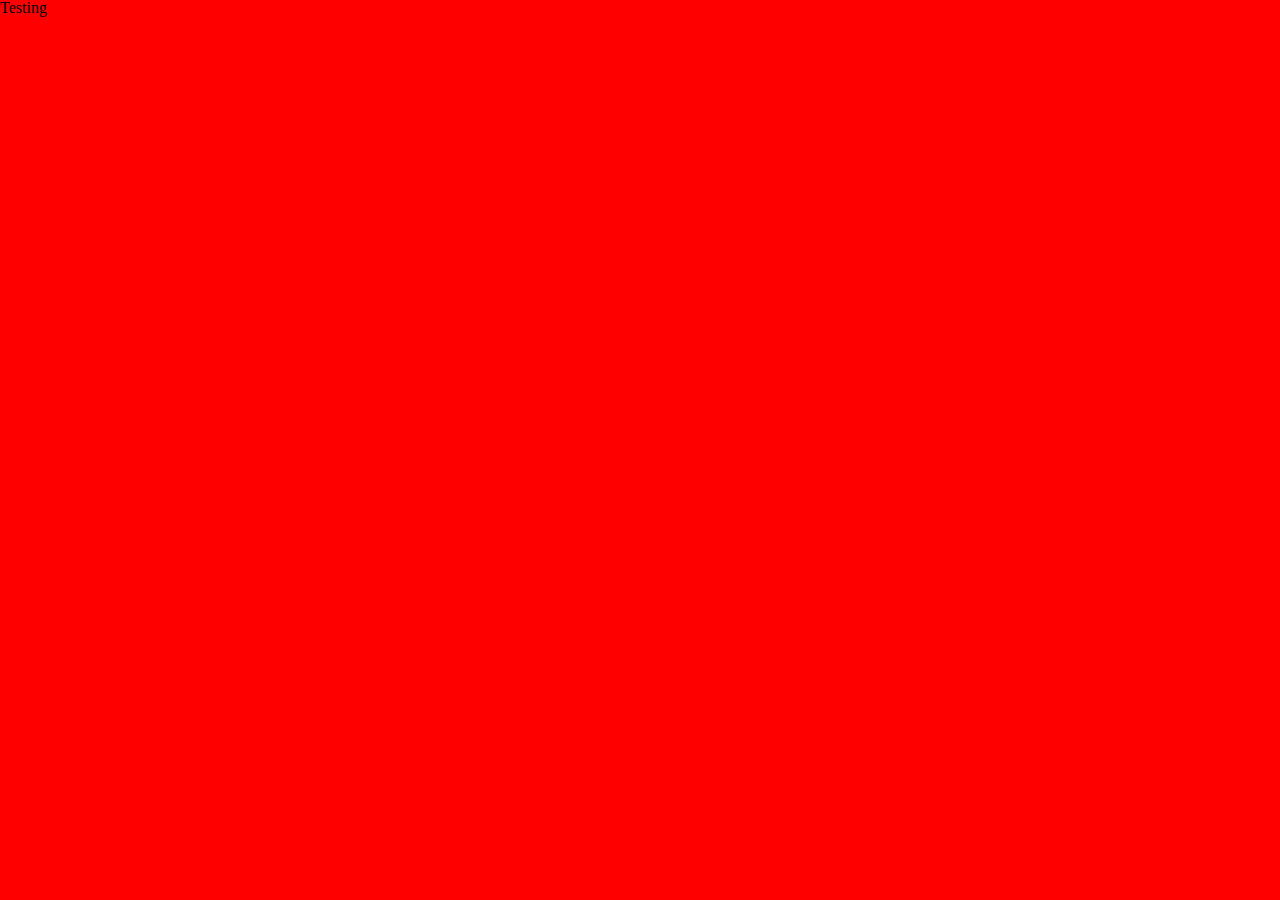
==== about.html @ 4c85b348 "added text shadow effect to heading" ====
<!DOCTYPE html>
<html lang="us"> 
    <head>
        <meta charset="utf-8">
        <meta http-equiv="X-UA-Compatible" content="IE=edge">
        <title>About Us</title>
        <meta name="description" content="">
        <meta name="viewport" content="width=device-width, initial-scale=1">
        <link rel="stylesheet" href="CSS/index.css">
    </head>
    
    
    
    
    
    
     <body class="body">
     <h1>Testing</h1>
   





 <h3></h3>

    </body>
</html>
---- CSS/index.css ----
html,
body,
div,
span,
applet,
object,
iframe,
h1,
h2,
h3,
h4,
h5,
h6,
p,
blockquote,
pre,
a,
abbr,
acronym,
address,
big,
cite,
code,
del,
dfn,
em,
img,
ins,
kbd,
q,
s,
samp,
small,
strike,
strong,
sub,
sup,
tt,
var,
b,
u,
i,
center,
dl,
dt,
dd,
ol,
ul,
li,
fieldset,
form,
label,
legend,
table,
caption,
tbody,
tfoot,
thead,
tr,
th,
td,
article,
aside,
canvas,
details,
embed,
figure,
figcaption,
footer,
header,
hgroup,
menu,
nav,
output,
ruby,
section,
summary,
time,
mark,
audio,
video {
  margin: 0;
  padding: 0;
  font-size: 100%;
  font: inherit;
  vertical-align: baseline;
  max-width: 100%;
}
/* HTML5 display-role reset for older browsers */
article,
aside,
details,
figcaption,
figure,
footer,
header,
hgroup,
menu,
nav,
section {
  display: block;
}
body {
  line-height: 1;
}
ol,
ul {
  list-style: none;
}
blockquote,
q {
  quotes: none;
}
blockquote:before,
blockquote:after,
q:before,
q:after {
  content: '';
  content: none;
}
table {
  border-collapse: collapse;
  border-spacing: 0;
}
nav {
  background-color: #1b1b1b;
  display: flex;
  flex-direction: row;
  justify-content: space-evenly;
}
@media (max-width: 500px) {
  nav {
    display: flex;
    flex-direction: column;
    align-items: center;
  }
}
nav a {
  margin-top: 1.9%;
  text-decoration: none;
  font-size: 2rem;
  color: ghostwhite;
}
nav a:hover {
  background-color: gray;
}
@media (max-width: 500px) {
  nav a {
    font-size: 1.7rem;
  }
}
nav img {
  margin-top: 0.2%;
}
nav h1 {
  color: ghostwhite;
  font-size: 3rem;
  margin-top: 1.2%;
}
@media (max-width: 500px) {
  nav h1 {
    font-size: 2.6rem;
  }
}
* {
  box-sizing: border-box;
}
body {
  font-family: 'Rokkitt', serif;
}
#Container {
  width: 100%;
  margin: 0 auto;
}
#Container header {
  background-image: url(https://images.unsplash.com/photo-1580086319619-3ed498161c77?ixlib=rb-1.2.1&ixid=eyJhcHBfaWQiOjEyMDd9&auto=format&fit=crop&w=1350&q=80);
  height: 90vh;
  margin: 0 auto;
  background-position: center;
  background-repeat: no-repeat;
  background-size: cover;
  background-attachment: fixed;
}
@media (max-width: 500px) {
  #Container header {
    height: 600px;
  }
}
#Container header .heading {
  display: flex;
  flex-direction: column;
  margin-top: 10%;
  align-items: center;
}
@media (max-width: 500px) {
  #Container header .heading {
    text-align: center;
  }
}
#Container header .heading h2 {
  display: flex;
  margin-top: 5%;
  font-size: 2rem;
  color: black;
  letter-spacing: 10px;
  font-family: 'Graduate', cursive;
  padding: 1%;
  background-color: #FFFFFF;
  opacity: 0.6;
  text-shadow: 2.5px 2.5px 2.5px aqua;
}
#Container header .heading button {
  margin-top: 10%;
  padding: 0.8%;
  width: 20%;
  align-items: center;
  background-colOr: black;
  color: #FFFFFF;
  border-radius: 25px;
  text-align: center;
}
#Container header .heading button:hover {
  background-color: grey;
}
#Container header .heading button a {
  text-decoration: none;
  font-size: 1.2rem;
  color: ghostwhite;
}
@media (max-width: 500px) {
  #Container header .heading button {
    margin-top: 40%;
    padding: 3%;
    width: 100%;
    border-radius: 0;
  }
}
#Container .aboutUs {
  background-color: #FFFFFF;
  display: flex;
  flex-direction: column;
  align-items: center;
  width: 60%;
  margin: 3% 20%;
}
@media (max-width: 500px) {
  #Container .aboutUs {
    text-align: center;
    width: 80%;
    align-items: center;
    margin: 10%;
  }
}
#Container .aboutUs h2 {
  font-size: 2.8rem;
  color: rebeccapurple;
  margin-bottom: 4%;
}
@media (max-width: 500px) {
  #Container .aboutUs h2 {
    font-size: 2.1rem;
  }
}
#Container .aboutUs p {
  font-size: 1.4rem;
  color: gray;
  letter-spacing: 1.5px;
}
@media (max-width: 500px) {
  #Container .aboutUs p {
    text-align: center;
  }
}
#Container .steps {
  background-image: url(https://images.unsplash.com/photo-1572981872601-f290409c0bdc?ixlib=rb-1.2.1&ixid=eyJhcHBfaWQiOjEyMDd9&auto=format&fit=crop&w=1350&q=80);
  height: 75vh;
  background-position: center;
  background-repeat: no-repeat;
  background-size: cover;
  display: flex;
  flex-direction: row;
}
@media (max-width: 500px) {
  #Container .steps {
    display: flex;
    flex-direction: column;
    height: 680px;
  }
}
#Container .steps .stepsInfo {
  display: flex;
  flex-direction: column;
  background-color: gray;
  opacity: 0.7;
  text-align: center;
  margin: 2%;
  width: 100%;
}
@media (max-width: 500px) {
  #Container .steps .stepsInfo {
    width: 97%;
    margin: 1.3%;
  }
}
#Container .steps .stepsInfo h2 {
  font-size: 3.2rem;
  text-align: center;
  margin: 4%;
  color: ghostwhite;
}
@media (max-width: 500px) {
  #Container .steps .stepsInfo h2 {
    font-size: 1.4rem;
  }
}
#Container .steps .stepsInfo h3 {
  font-size: 2.2rem;
  text-align: center;
  margin: 4%;
  background-color: darkviolet;
  color: ghostwhite;
}
@media (max-width: 500px) {
  #Container .steps .stepsInfo h3 {
    margin: 0;
    font-size: 1.3rem;
  }
}
#Container .steps .stepsInfo p {
  font-size: 1.2rem;
  color: #FFFFFF;
  letter-spacing: 1.9px;
  margin: 4%;
  line-height: 22px;
}
@media (max-width: 500px) {
  #Container .steps .stepsInfo p {
    letter-spacing: 0;
    font-size: 1rem;
  }
}
#Container .missionStatement {
  background-color: gainsboro;
  display: flex;
  flex-direction: column;
  height: 300px;
  align-items: center;
}
@media (max-width: 500px) {
  #Container .missionStatement {
    text-align: center;
  }
}
#Container .missionStatement h2 {
  font-size: 3rem;
  color: black;
  padding: 4%;
}
@media (max-width: 500px) {
  #Container .missionStatement h2 {
    margin: 8%;
  }
}
#Container .missionStatement p {
  font-size: 1.3rem;
}
#Container .fitnessImages {
  display: flex;
  flex-direction: row;
  width: 100%;
  opacity: 0.8;
}
@media (max-width: 500px) {
  #Container .fitnessImages {
    display: flex;
    flex-direction: column;
    align-items: center;
  }
}
#Container .fitnessImages img {
  width: 33.3%;
}
@media (max-width: 500px) {
  #Container .fitnessImages img {
    width: 100%;
  }
}
#Container .aboutApp {
  display: flex;
  flex-direction: row;
  width: 100%;
}
#Container .aboutApp .writingAreaTwo {
  background-color: black;
  color: #FFFFFF;
  display: flex;
  flex-direction: column;
  padding: 8% 0;
  width: 100%;
}
#Container .aboutApp .writingAreaTwo h2 {
  display: flex;
  flex-direction: column;
  font-size: 2.2rem;
  text-align: center;
  padding-top: 2%;
  letter-spacing: 1.5px;
  line-height: 45px;
}
@media (max-width: 500px) {
  #Container .aboutApp .writingAreaTwo h2 {
    font-size: 1.5rem;
  }
}
#Container .aboutApp .writingAreaTwo img {
  width: 300px;
  height: 100px;
}
@media (max-width: 500px) {
}
#Container .aboutApp .writingAreaTwo .alinks {
  margin-top: 2%;
  text-align: center;
}
@media (max-width: 500px) {
  #Container .aboutApp .writingAreaTwo .alinks {
    display: flex;
    flex-direction: row;
  }
}
.body {
  background-color: red;
}
@font-face {
  font-family: 'Graduate';
  font-style: normal;
  font-weight: 400;
  font-display: swap;
  src: local('Graduate'), local('Graduate-Regular'), url(https://fonts.gstatic.com/s/graduate/v7/C8cg4cs3o2n15t_2YxgR.ttf) format('truetype');
}
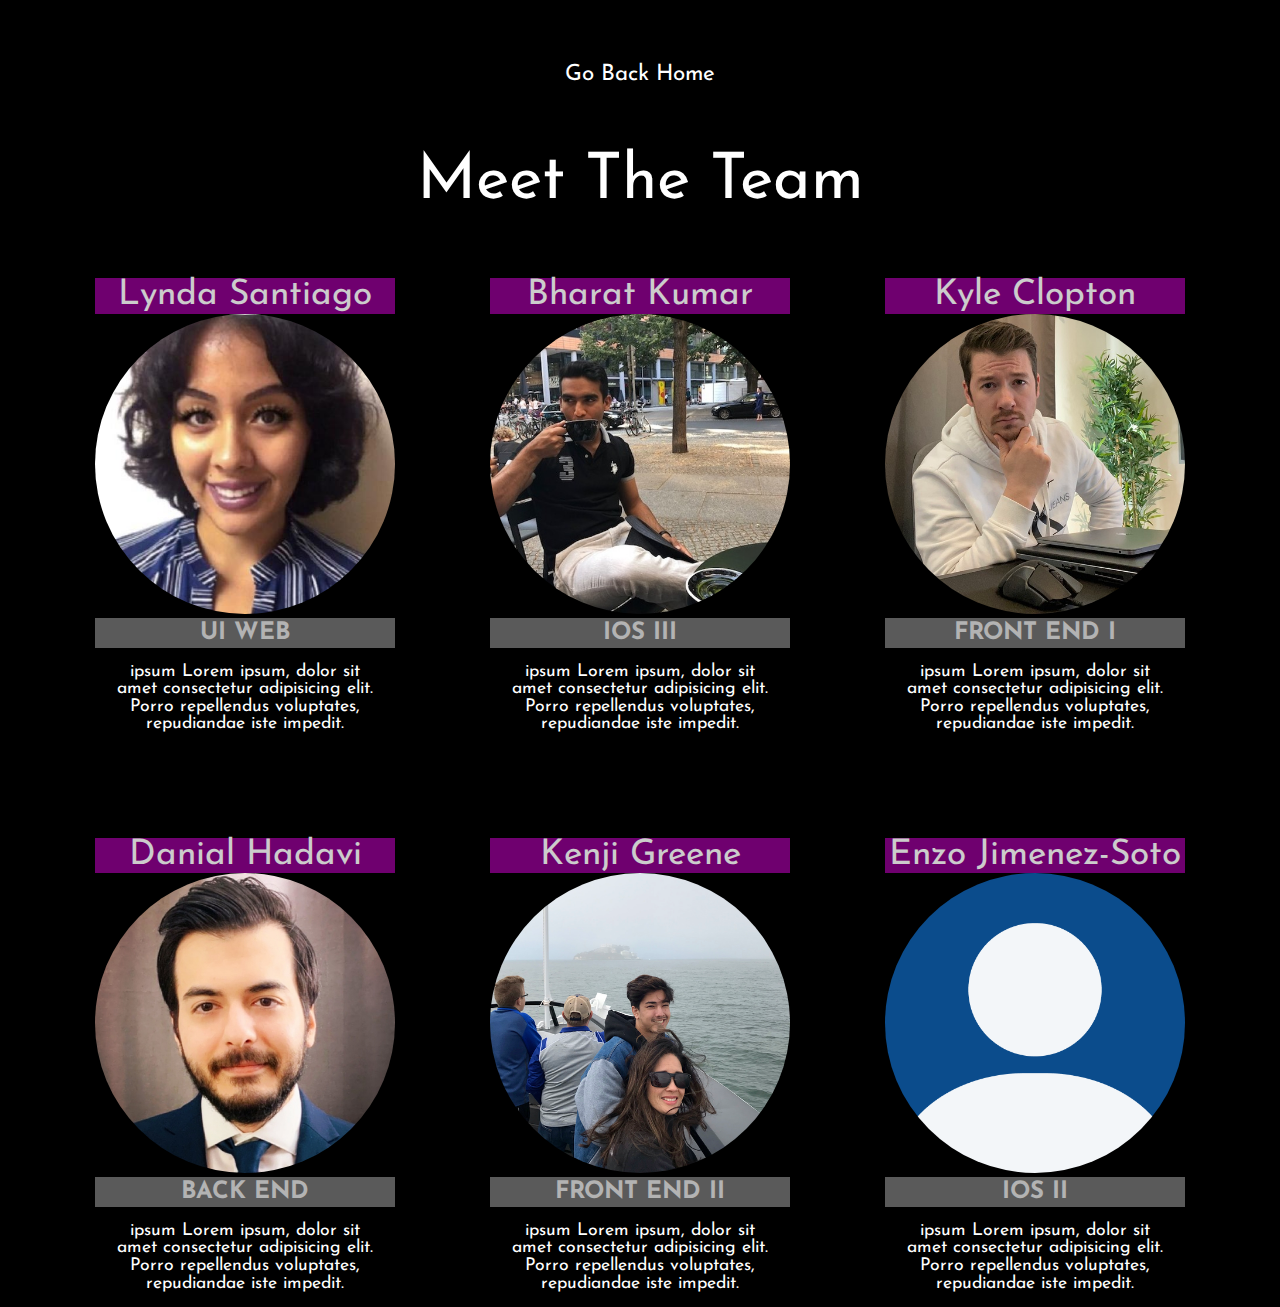
==== commit 71239746: "completely finished about us page" ====
--- a/about.html
+++ b/about.html
@@ -7,6 +7,7 @@
         <meta name="description" content="">
         <meta name="viewport" content="width=device-width, initial-scale=1">
         <link rel="stylesheet" href="CSS/index.css">
+        <link href="https://fonts.googleapis.com/css2?family=Josefin+Sans:ital,wght@1,300;1,600&display=swap" rel="stylesheet">
     </head>
     
     
@@ -15,14 +16,86 @@
     
     
      <body class="body">
-     <h1>Testing</h1>
-   
+
+        
+        <div class ="content-container">
+            <a href="index.html">Go Back Home</a>
+        <h1>Meet The Team</h1>
+        
+
+        <div class="firstRow">
+        <div class="Lynda">
+            <h2>Lynda Santiago</h2>
+            <img src="./Images/Lynda.jpg">
+            
+            <h3>UI WEB</h3>
+            <p>ipsum Lorem ipsum, dolor sit amet consectetur 
+                adipisicing elit. Porro repellendus voluptates, 
+                repudiandae iste impedit.</p>
+
+        </div>
+        
+        <div class="Bharat">
+            <h2>Bharat Kumar</h2>
+            <img src="./Images/Bharat Kumar.jpg">
+            
+            <h3>IOS III</h3>
+            <p>ipsum Lorem ipsum, dolor sit amet consectetur 
+                adipisicing elit. Porro repellendus voluptates, 
+                repudiandae iste impedit.</p>
+        </div>
+
+        <div class="Kyle">
+            <h2>Kyle Clopton</h2>
+            <img src="./Images/Kyle Clopton.jpg">
+            
+            <h3>FRONT END I</h3>
+            <p>ipsum Lorem ipsum, dolor sit amet consectetur 
+                adipisicing elit. Porro repellendus voluptates, 
+                repudiandae iste impedit.</p>
+        </div>
+        </div>
 
 
 
+        <div class="secondRow">
+        <div class="Danial">
+            
+            <h2>Danial Hadavi</h2>
+            <img src="./Images/Danial Hadavi.jpg">
+            
+            <h3>BACK END </h3>
+            <p>ipsum Lorem ipsum, dolor sit amet consectetur 
+                adipisicing elit. Porro repellendus voluptates, 
+                repudiandae iste impedit.</p>
+        </div>
 
+        <div class="Kenji">
+            <h2>Kenji Greene</h2>
+            
+            <img src="./Images/Kenji Greene.png">
+            
+            <h3>FRONT END II</h3>
+            <p>ipsum Lorem ipsum, dolor sit amet consectetur 
+                adipisicing elit. Porro repellendus voluptates, 
+                repudiandae iste impedit.</p>
+        </div>
 
- <h3></h3>
+        <div class="Enzo">
+            
+            <h2>Enzo Jimenez-Soto</h2>
+            <img src="./Images/Enzo Jimenez-Soto.png">
+        
+        <h3>IOS II</h3>
+        <p>ipsum Lorem ipsum, dolor sit amet consectetur 
+            adipisicing elit. Porro repellendus voluptates, 
+            repudiandae iste impedit.</p>
+        </div>
+        </div>
+       
+    
+        </div>
+
 
     </body>
 </html>--- a/CSS/index.css
+++ b/CSS/index.css
@@ -429,7 +429,152 @@
   }
 }
 .body {
-  background-color: red;
+  background-color: black;
+  font-family: 'Josefin Sans', sans-serif;
+}
+.body .content-container {
+  margin-top: 5%;
+  background-color: black;
+  color: white;
+}
+.body .content-container a {
+  color: white;
+  text-decoration: none;
+  font-size: 1.4rem;
+  display: flex;
+  justify-content: center;
+}
+.body .content-container h1 {
+  font-size: 4rem;
+  text-align: center;
+  margin: 5%;
+}
+@media (max-width: 500px) {
+  .body .content-container h1 {
+    display: flex;
+    flex-direction: row;
+    justify-content: center;
+    font-size: 2.9rem;
+  }
+}
+.body .content-container .firstRow {
+  display: flex;
+  flex-direction: row;
+  justify-content: space-evenly;
+  margin-bottom: 7%;
+  border-radius: 25px;
+}
+@media (max-width: 500px) {
+  .body .content-container .firstRow {
+    display: flex;
+    flex-direction: column;
+    align-items: center;
+  }
+}
+.body .content-container .firstRow p {
+  font-size: 1.1rem;
+  margin: 5%;
+  text-align: center;
+}
+.body .content-container .firstRow h2 {
+  font-size: 2.2rem;
+  text-align: center;
+  background-color: darkmagenta;
+  opacity: 0.8;
+}
+.body .content-container .firstRow h3 {
+  font-size: 1.5rem;
+  text-align: center;
+  background-color: gray;
+  opacity: 0.7;
+  font-weight: bold;
+  padding: 1%;
+}
+.body .content-container .firstRow .Lynda {
+  Width: 300px;
+}
+@media (max-width: 500px) {
+  .body .content-container .firstRow .Lynda {
+    margin-top: 8%;
+    margin-bottom: 25%;
+  }
+}
+.body .content-container .firstRow .Bharat {
+  Width: 300px;
+}
+@media (max-width: 500px) {
+  .body .content-container .firstRow .Bharat {
+    margin-bottom: 25%;
+  }
+}
+.body .content-container .firstRow .Kyle {
+  Width: 300px;
+}
+@media (max-width: 500px) {
+  .body .content-container .firstRow .Kyle {
+    margin-bottom: 25%;
+  }
+}
+.body .content-container .secondRow {
+  display: flex;
+  flex-direction: row;
+  justify-content: space-evenly;
+  width: 100%;
+}
+@media (max-width: 500px) {
+  .body .content-container .secondRow {
+    display: flex;
+    flex-direction: column;
+    align-items: center;
+    margin: 1%;
+  }
+}
+.body .content-container .secondRow p {
+  font-size: 1.1rem;
+  margin: 5%;
+  text-align: center;
+}
+.body .content-container .secondRow h2 {
+  font-size: 2.2rem;
+  text-align: center;
+  background-color: darkmagenta;
+  opacity: 0.8;
+}
+.body .content-container .secondRow h3 {
+  font-size: 1.5rem;
+  text-align: center;
+  background-color: gray;
+  opacity: 0.7;
+  font-weight: bold;
+  padding: 1%;
+}
+.body .content-container .secondRow .Danial {
+  Width: 300px;
+}
+@media (max-width: 500px) {
+  .body .content-container .secondRow .Danial {
+    margin-bottom: 25%;
+  }
+}
+.body .content-container .secondRow .Kenji {
+  Width: 300px;
+}
+@media (max-width: 500px) {
+  .body .content-container .secondRow .Kenji {
+    margin-bottom: 25%;
+  }
+}
+.body .content-container .secondRow .Enzo {
+  Width: 300px;
+}
+@media (max-width: 500px) {
+  .body .content-container .secondRow .Enzo {
+    margin-bottom: 25%;
+  }
+}
+.body .content-container img {
+  border-radius: 50%;
+  width: 310px;
 }
 @font-face {
   font-family: 'Graduate';
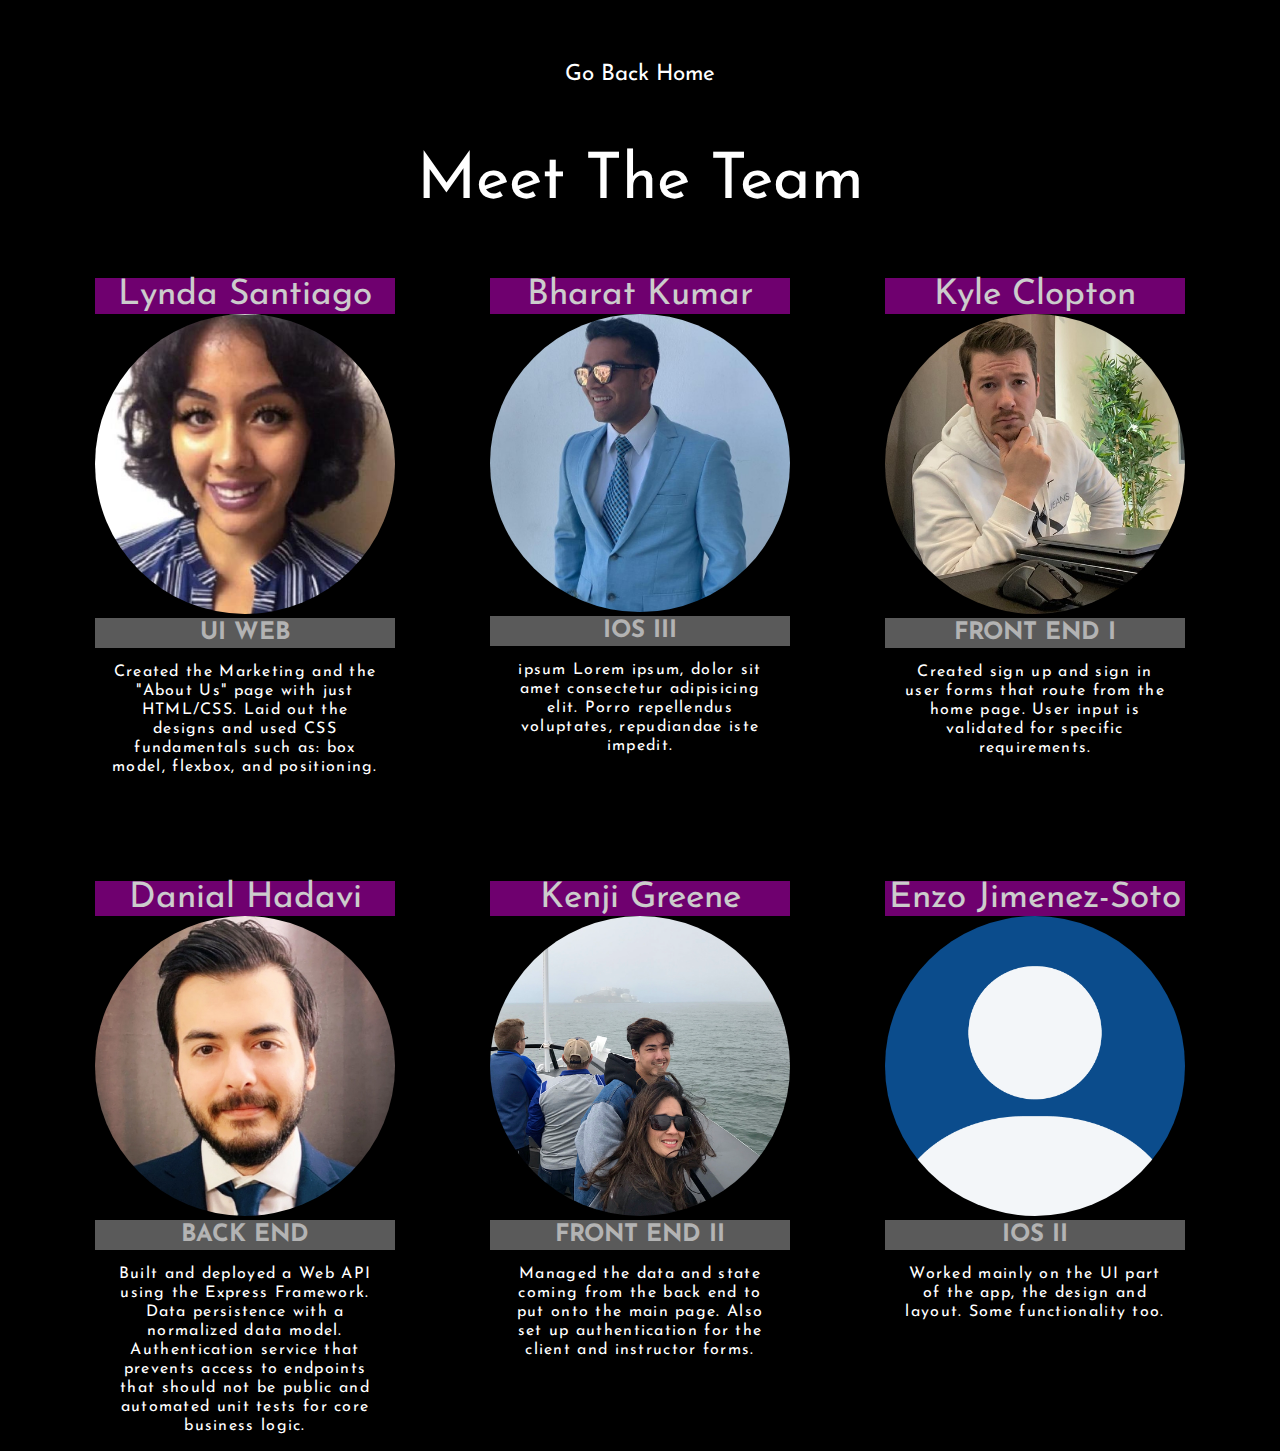
==== commit 44e09abb: "added the sign up and sign in links to landing page" ====
--- a/about.html
+++ b/about.html
@@ -1,101 +1,96 @@
 <!DOCTYPE html>
-<html lang="us"> 
-    <head>
-        <meta charset="utf-8">
-        <meta http-equiv="X-UA-Compatible" content="IE=edge">
-        <title>About Us</title>
-        <meta name="description" content="">
-        <meta name="viewport" content="width=device-width, initial-scale=1">
-        <link rel="stylesheet" href="CSS/index.css">
-        <link href="https://fonts.googleapis.com/css2?family=Josefin+Sans:ital,wght@1,300;1,600&display=swap" rel="stylesheet">
-    </head>
-    
-    
-    
-    
-    
-    
-     <body class="body">
+<html lang="us">
 
-        
-        <div class ="content-container">
-            <a href="index.html">Go Back Home</a>
+<head>
+    <meta charset="utf-8">
+    <meta http-equiv="X-UA-Compatible" content="IE=edge">
+    <title>About Us</title>
+    <meta name="description" content="">
+    <meta name="viewport" content="width=device-width, initial-scale=1">
+    <link rel="stylesheet" href="CSS/index.css">
+    <link href="https://fonts.googleapis.com/css2?family=Josefin+Sans:ital,wght@1,300;1,600&display=swap"
+        rel="stylesheet">
+</head>
+
+
+
+
+
+
+<body class="body">
+
+
+    <div class="content-container">
+        <a href="index.html">Go Back Home</a>
         <h1>Meet The Team</h1>
-        
+
 
         <div class="firstRow">
-        <div class="Lynda">
-            <h2>Lynda Santiago</h2>
-            <img src="./Images/Lynda.jpg">
-            
-            <h3>UI WEB</h3>
-            <p>ipsum Lorem ipsum, dolor sit amet consectetur 
-                adipisicing elit. Porro repellendus voluptates, 
-                repudiandae iste impedit.</p>
+            <div class="Lynda">
+                <h2>Lynda Santiago</h2>
+                <img src="./Images/Lynda.jpg">
 
-        </div>
-        
-        <div class="Bharat">
-            <h2>Bharat Kumar</h2>
-            <img src="./Images/Bharat Kumar.jpg">
-            
-            <h3>IOS III</h3>
-            <p>ipsum Lorem ipsum, dolor sit amet consectetur 
-                adipisicing elit. Porro repellendus voluptates, 
-                repudiandae iste impedit.</p>
-        </div>
+                <h3>UI WEB</h3>
+                <p> Created the Marketing and the "About Us" page with just HTML/CSS. Laid out the designs and used CSS
+                    fundamentals such as: box model, flexbox, and positioning. </p>
 
-        <div class="Kyle">
-            <h2>Kyle Clopton</h2>
-            <img src="./Images/Kyle Clopton.jpg">
-            
-            <h3>FRONT END I</h3>
-            <p>ipsum Lorem ipsum, dolor sit amet consectetur 
-                adipisicing elit. Porro repellendus voluptates, 
-                repudiandae iste impedit.</p>
-        </div>
+            </div>
+
+            <div class="Bharat">
+                <h2>Bharat Kumar</h2>
+                <img src="./Images/kumar.jpg">
+
+                <h3>IOS III</h3>
+                <p>ipsum Lorem ipsum, dolor sit amet consectetur adipisicing elit. Porro repellendus voluptates,
+                    repudiandae iste impedit.</p>
+            </div>
+
+            <div class="Kyle">
+                <h2>Kyle Clopton</h2>
+                <img src="./Images/Kyle Clopton.jpg">
+
+                <h3>FRONT END I</h3>
+                <p>Created sign up and sign in user forms that route from the home page. User input is validated for
+                    specific requirements.</p>
+            </div>
         </div>
 
 
 
         <div class="secondRow">
-        <div class="Danial">
-            
-            <h2>Danial Hadavi</h2>
-            <img src="./Images/Danial Hadavi.jpg">
-            
-            <h3>BACK END </h3>
-            <p>ipsum Lorem ipsum, dolor sit amet consectetur 
-                adipisicing elit. Porro repellendus voluptates, 
-                repudiandae iste impedit.</p>
-        </div>
+            <div class="Danial">
 
-        <div class="Kenji">
-            <h2>Kenji Greene</h2>
-            
-            <img src="./Images/Kenji Greene.png">
-            
-            <h3>FRONT END II</h3>
-            <p>ipsum Lorem ipsum, dolor sit amet consectetur 
-                adipisicing elit. Porro repellendus voluptates, 
-                repudiandae iste impedit.</p>
-        </div>
+                <h2>Danial Hadavi</h2>
+                <img src="./Images/Danial Hadavi.jpg">
 
-        <div class="Enzo">
-            
-            <h2>Enzo Jimenez-Soto</h2>
-            <img src="./Images/Enzo Jimenez-Soto.png">
-        
-        <h3>IOS II</h3>
-        <p>ipsum Lorem ipsum, dolor sit amet consectetur 
-            adipisicing elit. Porro repellendus voluptates, 
-            repudiandae iste impedit.</p>
-        </div>
-        </div>
-       
-    
+                <h3>BACK END </h3>
+                <p>Built and deployed a Web API using the Express Framework. Data persistence with a normalized data model. Authentication service that prevents access to endpoints that should not be public and automated unit tests for core business logic.</p>
+            </div>
+
+            <div class="Kenji">
+                <h2>Kenji Greene</h2>
+
+                <img src="./Images/Kenji Greene.png">
+
+                <h3>FRONT END II</h3>
+                <p>Managed the data and state coming from the back end to put onto the main page. Also set up
+                    authentication for the client and instructor forms.</p>
+            </div>
+
+            <div class="Enzo">
+
+                <h2>Enzo Jimenez-Soto</h2>
+                <img src="./Images/Enzo Jimenez-Soto.png">
+
+                <h3>IOS II</h3>
+                <p>Worked mainly on the UI part of the app, the design and layout. Some functionality too.</p>
+            </div>
         </div>
 
 
-    </body>
+    </div>
+
+
+</body>
+
 </html>--- a/CSS/index.css
+++ b/CSS/index.css
@@ -142,7 +142,7 @@
   color: ghostwhite;
 }
 nav a:hover {
-  background-color: gray;
+  color: gray;
 }
 @media (max-width: 500px) {
   nav a {
@@ -198,7 +198,6 @@
   }
 }
 #Container header .heading h2 {
-  display: flex;
   margin-top: 5%;
   font-size: 2rem;
   color: black;
@@ -210,29 +209,31 @@
   text-shadow: 2.5px 2.5px 2.5px aqua;
 }
 #Container header .heading button {
-  margin-top: 10%;
-  padding: 0.8%;
-  width: 20%;
+  width: 30%;
+  margin: 8%;
   align-items: center;
-  background-colOr: black;
+  background-color: black;
   color: #FFFFFF;
-  border-radius: 25px;
-  text-align: center;
-}
-#Container header .heading button:hover {
-  background-color: grey;
+  text-align: center;
+  display: flex;
+  flex-direction: row;
+  justify-content: space-between;
+  opacity: 0.8;
+  border-radius: 20px;
+  border: 2px silver solid;
 }
 #Container header .heading button a {
   text-decoration: none;
-  font-size: 1.2rem;
+  font-size: 1rem;
   color: ghostwhite;
+  padding: 2%;
+}
+#Container header .heading button a:hover {
+  color: grey;
 }
 @media (max-width: 500px) {
   #Container header .heading button {
-    margin-top: 40%;
-    padding: 3%;
-    width: 100%;
-    border-radius: 0;
+    width: 75%;
   }
 }
 #Container .aboutUs {
@@ -273,18 +274,18 @@
 }
 #Container .steps {
   background-image: url(https://images.unsplash.com/photo-1572981872601-f290409c0bdc?ixlib=rb-1.2.1&ixid=eyJhcHBfaWQiOjEyMDd9&auto=format&fit=crop&w=1350&q=80);
-  height: 75vh;
+  width: 100%;
   background-position: center;
   background-repeat: no-repeat;
   background-size: cover;
   display: flex;
   flex-direction: row;
+  padding: 1.5%;
 }
 @media (max-width: 500px) {
   #Container .steps {
     display: flex;
     flex-direction: column;
-    height: 680px;
   }
 }
 #Container .steps .stepsInfo {
@@ -295,6 +296,7 @@
   text-align: center;
   margin: 2%;
   width: 100%;
+  padding: 2% 2%;
 }
 @media (max-width: 500px) {
   #Container .steps .stepsInfo {
@@ -314,7 +316,7 @@
   }
 }
 #Container .steps .stepsInfo h3 {
-  font-size: 2.2rem;
+  font-size: 1.9rem;
   text-align: center;
   margin: 4%;
   background-color: darkviolet;
@@ -472,9 +474,15 @@
   }
 }
 .body .content-container .firstRow p {
+  font-size: 1rem;
+  letter-spacing: 1.3px;
+  line-height: 19px;
+  margin: 5%;
+  text-align: center;
+}
+.body .content-container .firstRow p:hover {
+  color: aqua;
   font-size: 1.1rem;
-  margin: 5%;
-  text-align: center;
 }
 .body .content-container .firstRow h2 {
   font-size: 2.2rem;
@@ -526,13 +534,18 @@
     display: flex;
     flex-direction: column;
     align-items: center;
-    margin: 1%;
   }
 }
 .body .content-container .secondRow p {
+  font-size: 1rem;
+  letter-spacing: 1.3px;
+  line-height: 19px;
+  margin: 5%;
+  text-align: center;
+}
+.body .content-container .secondRow p:hover {
+  color: aqua;
   font-size: 1.1rem;
-  margin: 5%;
-  text-align: center;
 }
 .body .content-container .secondRow h2 {
   font-size: 2.2rem;
@@ -574,7 +587,6 @@
 }
 .body .content-container img {
   border-radius: 50%;
-  width: 310px;
 }
 @font-face {
   font-family: 'Graduate';
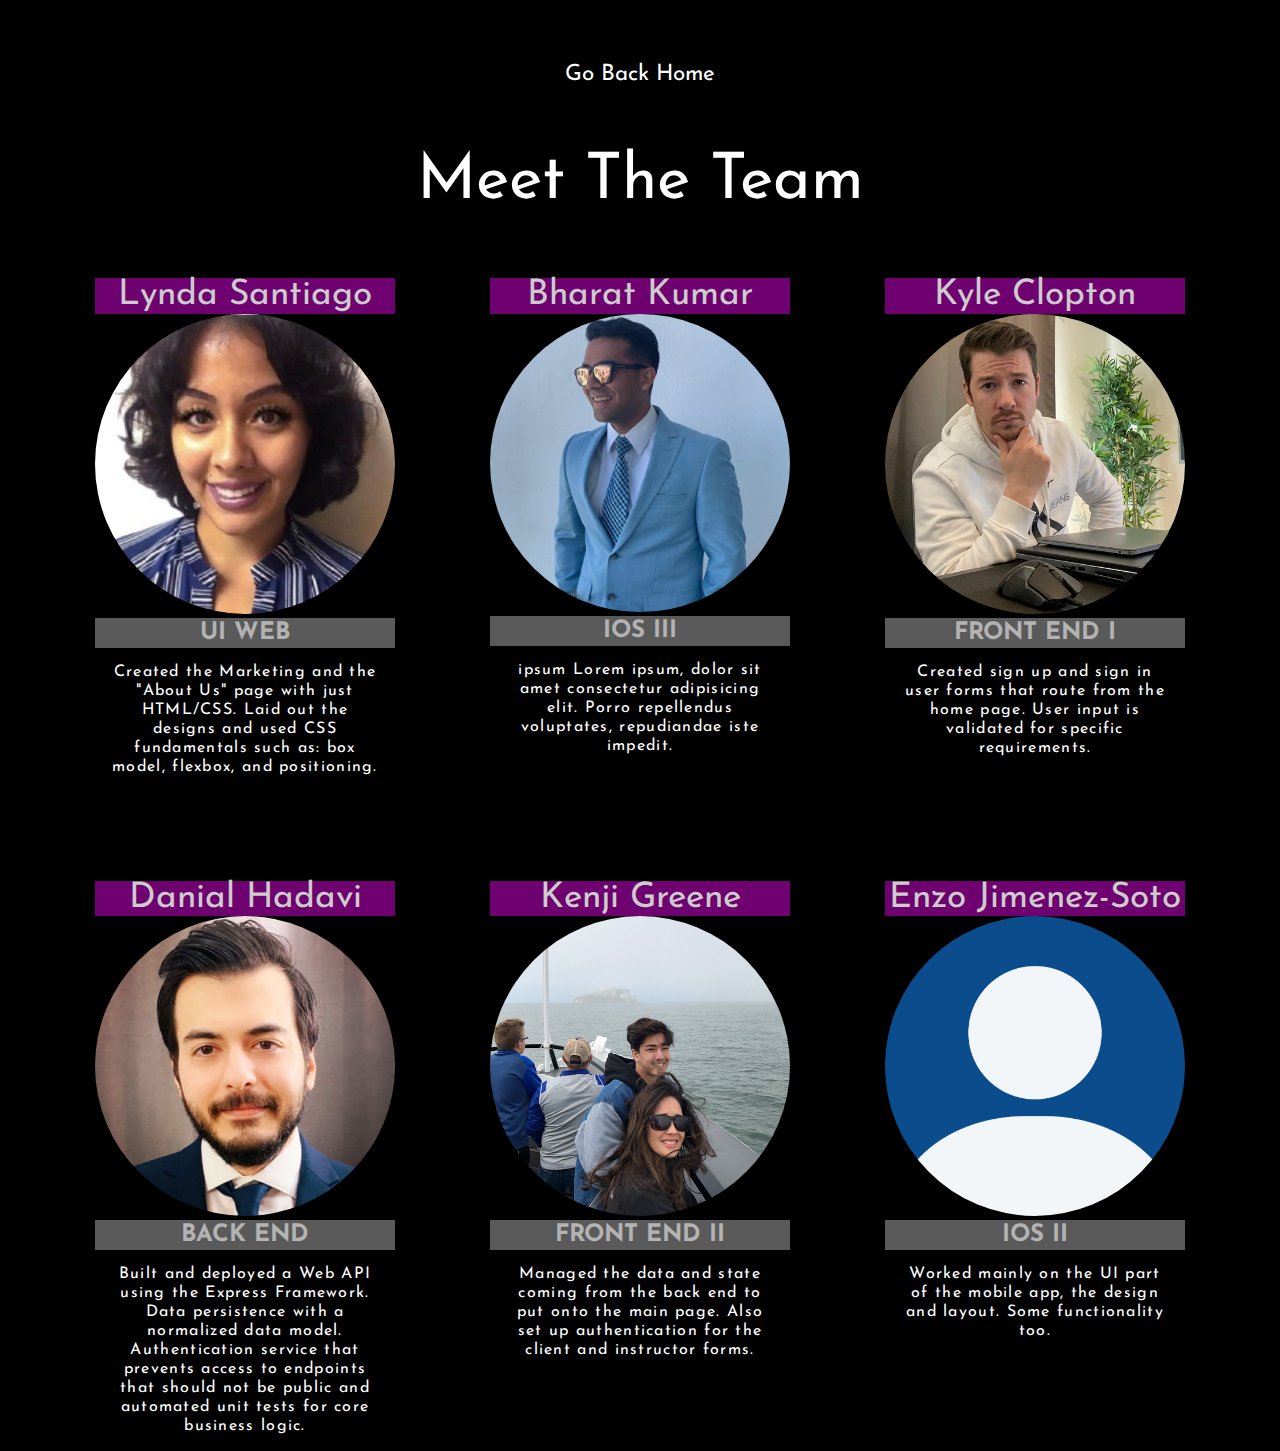
==== commit f108f289: "made more updates" ====
--- a/about.html
+++ b/about.html
@@ -64,7 +64,9 @@
                 <img src="./Images/Danial Hadavi.jpg">
 
                 <h3>BACK END </h3>
-                <p>Built and deployed a Web API using the Express Framework. Data persistence with a normalized data model. Authentication service that prevents access to endpoints that should not be public and automated unit tests for core business logic.</p>
+                <p>Built and deployed a Web API using the Express Framework. Data persistence with a normalized data
+                    model. Authentication service that prevents access to endpoints that should not be public and
+                    automated unit tests for core business logic.</p>
             </div>
 
             <div class="Kenji">
@@ -83,7 +85,7 @@
                 <img src="./Images/Enzo Jimenez-Soto.png">
 
                 <h3>IOS II</h3>
-                <p>Worked mainly on the UI part of the app, the design and layout. Some functionality too.</p>
+                <p>Worked mainly on the UI part of the mobile app, the design and layout. Some functionality too.</p>
             </div>
         </div>
 
--- a/CSS/index.css
+++ b/CSS/index.css
@@ -198,7 +198,7 @@
   }
 }
 #Container header .heading h2 {
-  margin-top: 5%;
+  margin: 2% 0;
   font-size: 2rem;
   color: black;
   letter-spacing: 10px;
@@ -209,8 +209,8 @@
   text-shadow: 2.5px 2.5px 2.5px aqua;
 }
 #Container header .heading button {
-  width: 30%;
-  margin: 8%;
+  width: 450px;
+  margin: 200px;
   align-items: center;
   background-color: black;
   color: #FFFFFF;
@@ -233,7 +233,10 @@
 }
 @media (max-width: 500px) {
   #Container header .heading button {
-    width: 75%;
+    border-radius: 40px;
+    width: 90%;
+    margin: 190px;
+    align-items: center;
   }
 }
 #Container .aboutUs {
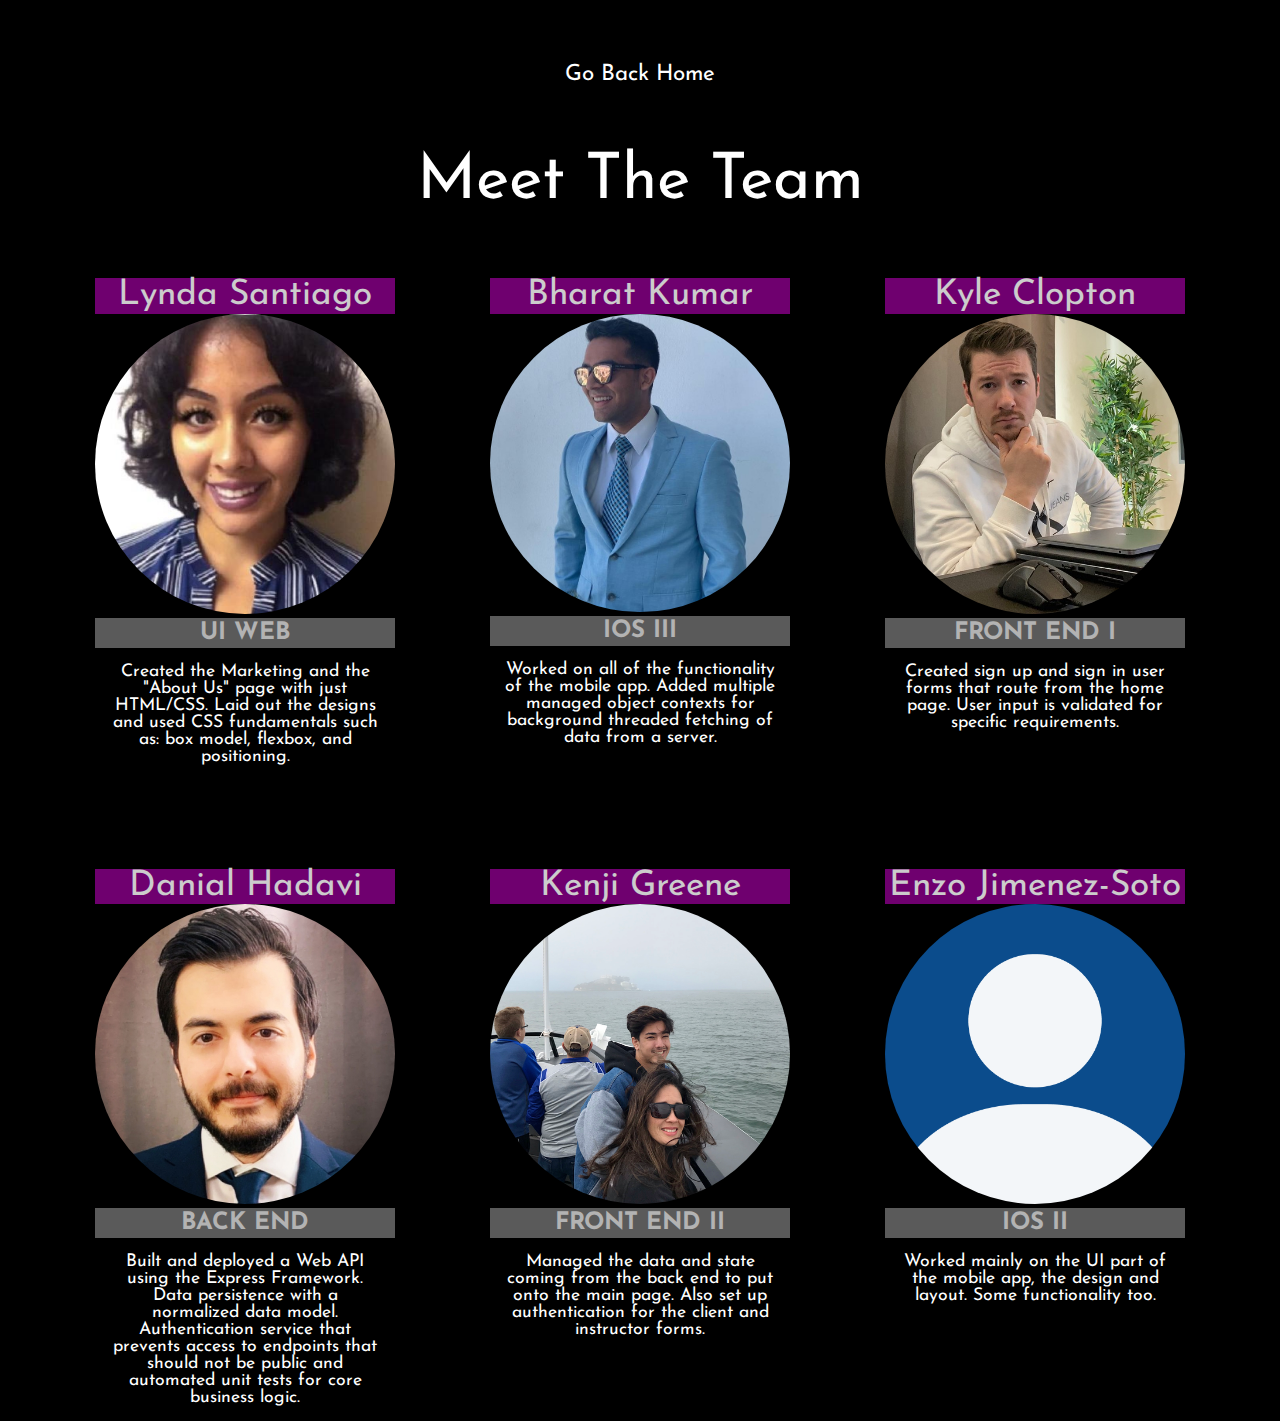
==== commit 471e0def: "changed the fonts to smaller size" ====
--- a/about.html
+++ b/about.html
@@ -41,10 +41,9 @@
                 <img src="./Images/kumar.jpg">
 
                 <h3>IOS III</h3>
-                <p>ipsum Lorem ipsum, dolor sit amet consectetur adipisicing elit. Porro repellendus voluptates,
-                    repudiandae iste impedit.</p>
+                <p>Worked on all of the functionality of the mobile app. Added multiple managed object contexts for background threaded fetching of data from a server.</p>
             </div>
-
+            
             <div class="Kyle">
                 <h2>Kyle Clopton</h2>
                 <img src="./Images/Kyle Clopton.jpg">
--- a/CSS/index.css
+++ b/CSS/index.css
@@ -84,7 +84,6 @@
   font-size: 100%;
   font: inherit;
   vertical-align: baseline;
-  max-width: 100%;
 }
 /* HTML5 display-role reset for older browsers */
 article,
@@ -164,6 +163,7 @@
 }
 * {
   box-sizing: border-box;
+  max-width: 100%;
 }
 body {
   font-family: 'Rokkitt', serif;
@@ -174,17 +174,11 @@
 }
 #Container header {
   background-image: url(https://images.unsplash.com/photo-1580086319619-3ed498161c77?ixlib=rb-1.2.1&ixid=eyJhcHBfaWQiOjEyMDd9&auto=format&fit=crop&w=1350&q=80);
-  height: 90vh;
   margin: 0 auto;
   background-position: center;
   background-repeat: no-repeat;
   background-size: cover;
   background-attachment: fixed;
-}
-@media (max-width: 500px) {
-  #Container header {
-    height: 600px;
-  }
 }
 #Container header .heading {
   display: flex;
@@ -210,8 +204,9 @@
 }
 #Container header .heading button {
   width: 450px;
-  margin: 200px;
   align-items: center;
+  margin-top: 200px;
+  margin-bottom: 90px;
   background-color: black;
   color: #FFFFFF;
   text-align: center;
@@ -234,9 +229,6 @@
 @media (max-width: 500px) {
   #Container header .heading button {
     border-radius: 40px;
-    width: 90%;
-    margin: 190px;
-    align-items: center;
   }
 }
 #Container .aboutUs {
@@ -477,15 +469,14 @@
   }
 }
 .body .content-container .firstRow p {
-  font-size: 1rem;
-  letter-spacing: 1.3px;
-  line-height: 19px;
+  font-size: 1.1rem;
+  line-height: 17px;
   margin: 5%;
   text-align: center;
+  color: #FFFFFF;
 }
 .body .content-container .firstRow p:hover {
-  color: aqua;
-  font-size: 1.1rem;
+  color: lightblue;
 }
 .body .content-container .firstRow h2 {
   font-size: 2.2rem;
@@ -540,15 +531,14 @@
   }
 }
 .body .content-container .secondRow p {
-  font-size: 1rem;
-  letter-spacing: 1.3px;
-  line-height: 19px;
+  font-size: 1.1rem;
+  line-height: 17px;
   margin: 5%;
   text-align: center;
+  color: white;
 }
 .body .content-container .secondRow p:hover {
-  color: aqua;
-  font-size: 1.1rem;
+  color: lightblue;
 }
 .body .content-container .secondRow h2 {
   font-size: 2.2rem;
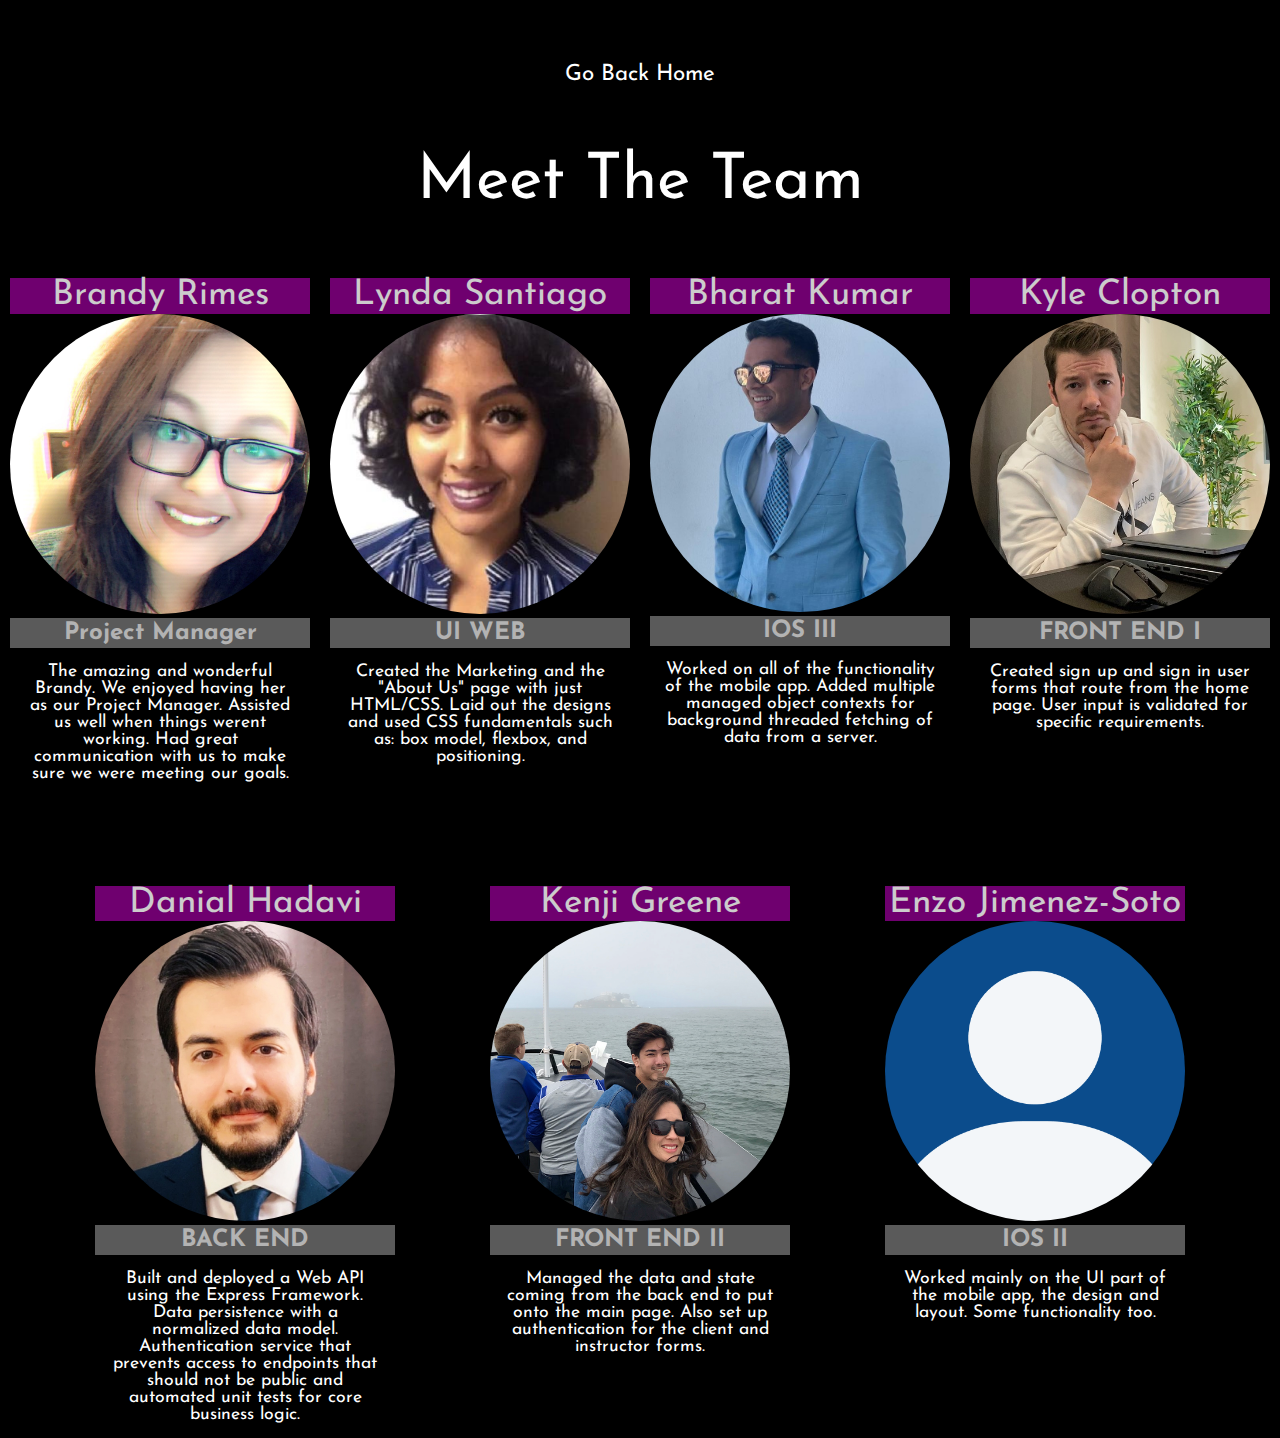
==== commit d93b1ef5: "added to about us" ====
--- a/about.html
+++ b/about.html
@@ -26,6 +26,14 @@
 
 
         <div class="firstRow">
+            <div class="Brandy">
+                <h2>Brandy Rimes</h2>
+                <img src="./Images/Brandy.png">
+
+                <h3>Project Manager</h3>
+                <p>The amazing and wonderful Brandy. We enjoyed having her as our Project Manager. Assisted us well when things werent working. Had great communication with us to make sure we were meeting our goals. </p>
+
+            </div>
             <div class="Lynda">
                 <h2>Lynda Santiago</h2>
                 <img src="./Images/Lynda.jpg">
--- a/CSS/index.css
+++ b/CSS/index.css
@@ -457,7 +457,7 @@
 .body .content-container .firstRow {
   display: flex;
   flex-direction: row;
-  justify-content: space-evenly;
+  justify-content: space-around;
   margin-bottom: 7%;
   border-radius: 25px;
 }
@@ -491,6 +491,15 @@
   opacity: 0.7;
   font-weight: bold;
   padding: 1%;
+}
+.body .content-container .firstRow .Brandy {
+  Width: 300px;
+}
+@media (max-width: 500px) {
+  .body .content-container .firstRow .Brandy {
+    margin-top: 8%;
+    margin-bottom: 25%;
+  }
 }
 .body .content-container .firstRow .Lynda {
   Width: 300px;
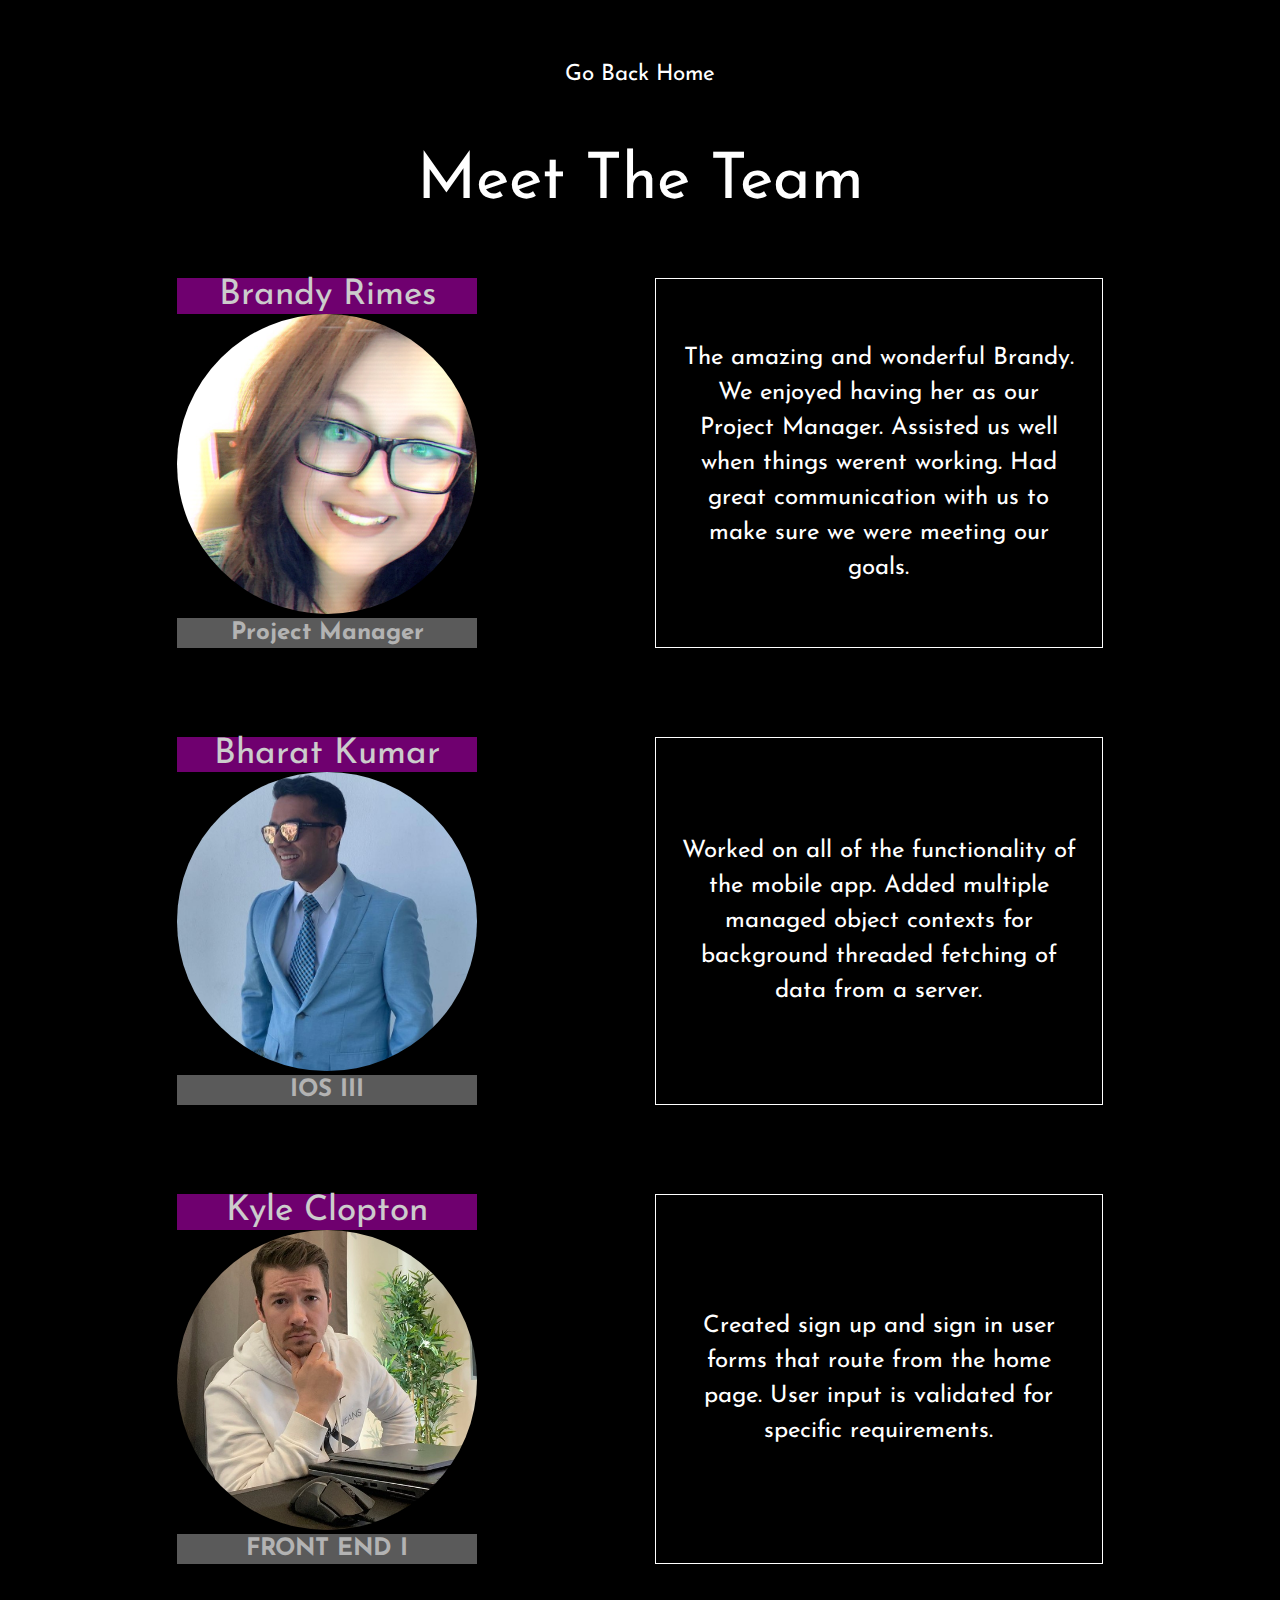
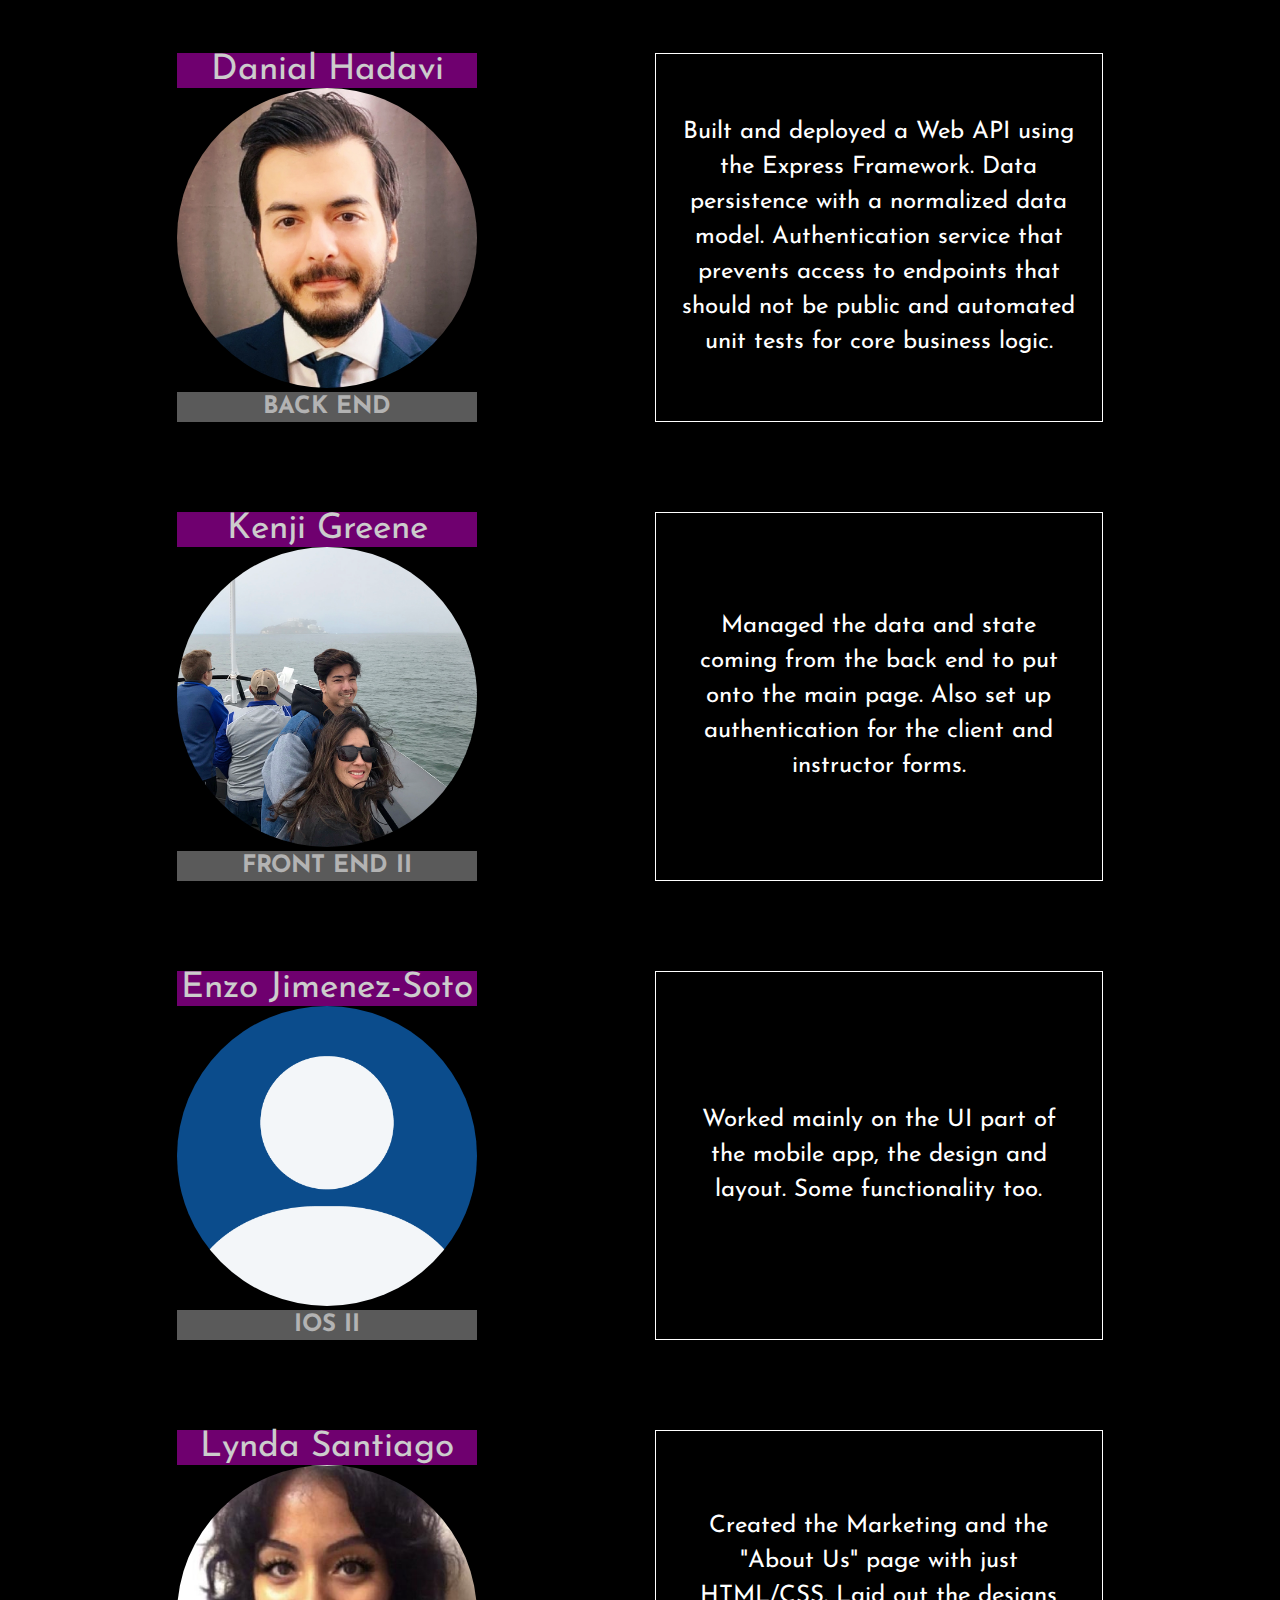
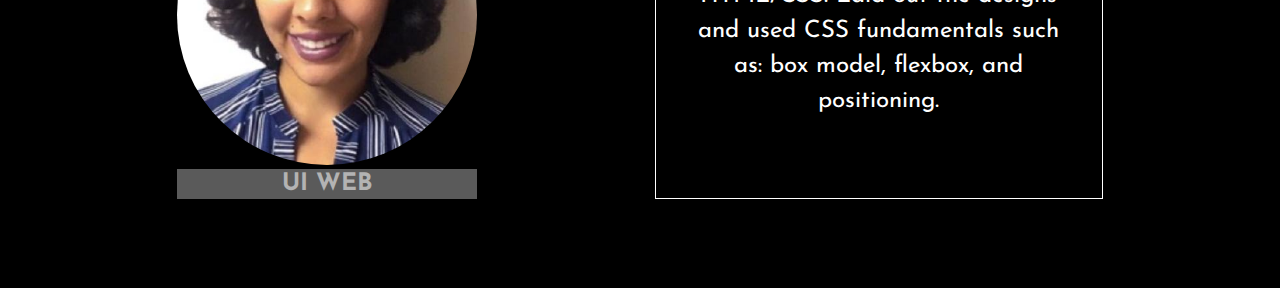
==== commit 29e02d2c: "added borders around images" ====
--- a/about.html
+++ b/about.html
@@ -25,77 +25,106 @@
         <h1>Meet The Team</h1>
 
 
+
+
+
+
+
+        
+
         <div class="firstRow">
             <div class="Brandy">
                 <h2>Brandy Rimes</h2>
                 <img src="./Images/Brandy.png">
-
                 <h3>Project Manager</h3>
+            </div>
+        
                 <p>The amazing and wonderful Brandy. We enjoyed having her as our Project Manager. Assisted us well when things werent working. Had great communication with us to make sure we were meeting our goals. </p>
 
             </div>
-            <div class="Lynda">
-                <h2>Lynda Santiago</h2>
-                <img src="./Images/Lynda.jpg">
 
-                <h3>UI WEB</h3>
-                <p> Created the Marketing and the "About Us" page with just HTML/CSS. Laid out the designs and used CSS
-                    fundamentals such as: box model, flexbox, and positioning. </p>
-
-            </div>
-
-            <div class="Bharat">
-                <h2>Bharat Kumar</h2>
-                <img src="./Images/kumar.jpg">
-
-                <h3>IOS III</h3>
-                <p>Worked on all of the functionality of the mobile app. Added multiple managed object contexts for background threaded fetching of data from a server.</p>
-            </div>
-            
-            <div class="Kyle">
-                <h2>Kyle Clopton</h2>
-                <img src="./Images/Kyle Clopton.jpg">
-
-                <h3>FRONT END I</h3>
-                <p>Created sign up and sign in user forms that route from the home page. User input is validated for
-                    specific requirements.</p>
-            </div>
-        </div>
+       
 
 
 
-        <div class="secondRow">
-            <div class="Danial">
 
-                <h2>Danial Hadavi</h2>
-                <img src="./Images/Danial Hadavi.jpg">
+            <div class="thirdRow">
+                <div class="Bharat">
+                    <h2>Bharat Kumar</h2>
+                    <img src="./Images/kumar.jpg">
+                    <h3>IOS III</h3>
+                </div>
+            
+                    <p>Worked on all of the functionality of the mobile app. Added multiple managed object contexts for background threaded fetching of data from a server.</p>
+    
+                </div>
 
-                <h3>BACK END </h3>
-                <p>Built and deployed a Web API using the Express Framework. Data persistence with a normalized data
-                    model. Authentication service that prevents access to endpoints that should not be public and
-                    automated unit tests for core business logic.</p>
-            </div>
 
-            <div class="Kenji">
-                <h2>Kenji Greene</h2>
 
-                <img src="./Images/Kenji Greene.png">
+                <div class="fourthRow">
+                    <div class="Kyle">
+                        <h2>Kyle Clopton</h2>
+                        <img src="./Images/Kyle Clopton.jpg">
+                        <h3>FRONT END I</h3>
+                    </div>
+                
+                        <p>Created sign up and sign in user forms that route from the home page. User input is validated for
+                            specific requirements.</p>
+        
+                    </div>
 
-                <h3>FRONT END II</h3>
-                <p>Managed the data and state coming from the back end to put onto the main page. Also set up
-                    authentication for the client and instructor forms.</p>
-            </div>
 
-            <div class="Enzo">
+                    <div class="fifthRow">
+                        <div class="Danial">
+                            <h2>Danial Hadavi</h2>
+                            <img src="./Images/Danial Hadavi.jpg">
+                            <h3>BACK END</h3>
+                        </div>
+                    
+                            <p>Built and deployed a Web API using the Express Framework. Data persistence with a normalized data
+                                model. Authentication service that prevents access to endpoints that should not be public and
+                                automated unit tests for core business logic.</p>
+            
+                        </div>
+    
+                        <div class="sixRow">
+                            <div class="Kenji">
+                                <h2>Kenji Greene</h2>
+                                <img src="./Images/Kenji Greene.png">
+                                <h3>FRONT END II</h3>
+                            </div>
+                        
+                            <p>Managed the data and state coming from the back end to put onto the main page. Also set up
+                                authentication for the client and instructor forms.</p>
+                            </div>
 
-                <h2>Enzo Jimenez-Soto</h2>
-                <img src="./Images/Enzo Jimenez-Soto.png">
 
-                <h3>IOS II</h3>
-                <p>Worked mainly on the UI part of the mobile app, the design and layout. Some functionality too.</p>
-            </div>
+                            <div class="sevenRow">
+                                <div class="Enzo">
+                                    <h2>Enzo Jimenez-Soto</h2>
+                                    <img src="./Images/Enzo Jimenez-Soto.png">
+                                    <h3>IOS II</h3>
+                                </div>
+                            
+                                <p>Worked mainly on the UI part of the mobile app, the design and layout. Some functionality too.</p>
+                                </div>
+    
+
+                                     
+                                <div class="secondRow">
+                                    <div class="Lynda">
+                                        <h2>Lynda Santiago</h2>
+                                        <img src="./Images/Lynda.jpg">
+                                        <h3>UI WEB</h3>
+                                    </div>
+                                
+                                        <p>Created the Marketing and the "About Us" page with just HTML/CSS. Laid out the designs and used CSS
+                                            fundamentals such as: box model, flexbox, and positioning. </p>
+                        
+                                    </div>
+
+            
         </div>
-
 
     </div>
 
--- a/CSS/index.css
+++ b/CSS/index.css
@@ -126,6 +126,7 @@
   display: flex;
   flex-direction: row;
   justify-content: space-evenly;
+  padding: 1%;
 }
 @media (max-width: 500px) {
   nav {
@@ -291,7 +292,7 @@
   text-align: center;
   margin: 2%;
   width: 100%;
-  padding: 2% 2%;
+  padding: 2%;
 }
 @media (max-width: 500px) {
   #Container .steps .stepsInfo {
@@ -316,6 +317,7 @@
   margin: 4%;
   background-color: darkviolet;
   color: ghostwhite;
+  padding: 2%;
 }
 @media (max-width: 500px) {
   #Container .steps .stepsInfo h3 {
@@ -457,7 +459,7 @@
 .body .content-container .firstRow {
   display: flex;
   flex-direction: row;
-  justify-content: space-around;
+  justify-content: space-evenly;
   margin-bottom: 7%;
   border-radius: 25px;
 }
@@ -469,14 +471,24 @@
   }
 }
 .body .content-container .firstRow p {
-  font-size: 1.1rem;
-  line-height: 17px;
-  margin: 5%;
-  text-align: center;
-  color: #FFFFFF;
+  font-size: 1.5rem;
+  line-height: 35px;
+  text-align: center;
+  color: #FFFFFF;
+  width: 35%;
+  display: flex;
+  align-items: center;
+  border: 1px solid white;
+  padding: 2%;
 }
 .body .content-container .firstRow p:hover {
   color: lightblue;
+}
+@media (max-width: 500px) {
+  .body .content-container .firstRow p {
+    width: 95%;
+    font-size: 1.1rem;
+  }
 }
 .body .content-container .firstRow h2 {
   font-size: 2.2rem;
@@ -498,39 +510,15 @@
 @media (max-width: 500px) {
   .body .content-container .firstRow .Brandy {
     margin-top: 8%;
-    margin-bottom: 25%;
-  }
-}
-.body .content-container .firstRow .Lynda {
-  Width: 300px;
-}
-@media (max-width: 500px) {
-  .body .content-container .firstRow .Lynda {
-    margin-top: 8%;
-    margin-bottom: 25%;
-  }
-}
-.body .content-container .firstRow .Bharat {
-  Width: 300px;
-}
-@media (max-width: 500px) {
-  .body .content-container .firstRow .Bharat {
-    margin-bottom: 25%;
-  }
-}
-.body .content-container .firstRow .Kyle {
-  Width: 300px;
-}
-@media (max-width: 500px) {
-  .body .content-container .firstRow .Kyle {
-    margin-bottom: 25%;
+    margin-bottom: 2%;
   }
 }
 .body .content-container .secondRow {
   display: flex;
   flex-direction: row;
   justify-content: space-evenly;
-  width: 100%;
+  margin-bottom: 7%;
+  border-radius: 25px;
 }
 @media (max-width: 500px) {
   .body .content-container .secondRow {
@@ -540,14 +528,24 @@
   }
 }
 .body .content-container .secondRow p {
-  font-size: 1.1rem;
-  line-height: 17px;
-  margin: 5%;
-  text-align: center;
-  color: white;
+  font-size: 1.5rem;
+  line-height: 35px;
+  text-align: center;
+  color: #FFFFFF;
+  width: 35%;
+  display: flex;
+  align-items: center;
+  border: 1px solid white;
+  padding: 2%;
 }
 .body .content-container .secondRow p:hover {
   color: lightblue;
+}
+@media (max-width: 500px) {
+  .body .content-container .secondRow p {
+    width: 95%;
+    font-size: 1.1rem;
+  }
 }
 .body .content-container .secondRow h2 {
   font-size: 2.2rem;
@@ -563,28 +561,298 @@
   font-weight: bold;
   padding: 1%;
 }
-.body .content-container .secondRow .Danial {
+.body .content-container .secondRow .Lynda {
   Width: 300px;
 }
 @media (max-width: 500px) {
-  .body .content-container .secondRow .Danial {
-    margin-bottom: 25%;
-  }
-}
-.body .content-container .secondRow .Kenji {
+  .body .content-container .secondRow .Lynda {
+    margin-top: 8%;
+    margin-bottom: 2%;
+  }
+}
+.body .content-container .thirdRow {
+  display: flex;
+  flex-direction: row;
+  justify-content: space-evenly;
+  margin-bottom: 7%;
+  border-radius: 25px;
+}
+@media (max-width: 500px) {
+  .body .content-container .thirdRow {
+    display: flex;
+    flex-direction: column;
+    align-items: center;
+  }
+}
+.body .content-container .thirdRow p {
+  font-size: 1.5rem;
+  line-height: 35px;
+  text-align: center;
+  color: #FFFFFF;
+  width: 35%;
+  display: flex;
+  align-items: center;
+  border: 1px solid white;
+  padding: 2%;
+}
+.body .content-container .thirdRow p:hover {
+  color: lightblue;
+}
+@media (max-width: 500px) {
+  .body .content-container .thirdRow p {
+    width: 95%;
+    font-size: 1.1rem;
+  }
+}
+.body .content-container .thirdRow h2 {
+  font-size: 2.2rem;
+  text-align: center;
+  background-color: darkmagenta;
+  opacity: 0.8;
+}
+.body .content-container .thirdRow h3 {
+  font-size: 1.5rem;
+  text-align: center;
+  background-color: gray;
+  opacity: 0.7;
+  font-weight: bold;
+  padding: 1%;
+}
+.body .content-container .thirdRow .Bharat {
   Width: 300px;
 }
 @media (max-width: 500px) {
-  .body .content-container .secondRow .Kenji {
-    margin-bottom: 25%;
-  }
-}
-.body .content-container .secondRow .Enzo {
+  .body .content-container .thirdRow .Bharat {
+    margin-top: 8%;
+    margin-bottom: 2%;
+  }
+}
+.body .content-container .fourthRow {
+  display: flex;
+  flex-direction: row;
+  justify-content: space-evenly;
+  margin-bottom: 7%;
+  border-radius: 25px;
+}
+@media (max-width: 500px) {
+  .body .content-container .fourthRow {
+    display: flex;
+    flex-direction: column;
+    align-items: center;
+  }
+}
+.body .content-container .fourthRow p {
+  font-size: 1.5rem;
+  line-height: 35px;
+  text-align: center;
+  color: #FFFFFF;
+  width: 35%;
+  display: flex;
+  align-items: center;
+  border: 1px solid white;
+  padding: 2%;
+}
+.body .content-container .fourthRow p:hover {
+  color: lightblue;
+}
+@media (max-width: 500px) {
+  .body .content-container .fourthRow p {
+    width: 95%;
+    font-size: 1.1rem;
+  }
+}
+.body .content-container .fourthRow h2 {
+  font-size: 2.2rem;
+  text-align: center;
+  background-color: darkmagenta;
+  opacity: 0.8;
+}
+.body .content-container .fourthRow h3 {
+  font-size: 1.5rem;
+  text-align: center;
+  background-color: gray;
+  opacity: 0.7;
+  font-weight: bold;
+  padding: 1%;
+}
+.body .content-container .fourthRow .Kyle {
   Width: 300px;
 }
 @media (max-width: 500px) {
-  .body .content-container .secondRow .Enzo {
-    margin-bottom: 25%;
+  .body .content-container .fourthRow .Kyle {
+    margin-top: 8%;
+    margin-bottom: 2%;
+  }
+}
+.body .content-container .fifthRow {
+  display: flex;
+  flex-direction: row;
+  justify-content: space-evenly;
+  margin-bottom: 7%;
+  border-radius: 25px;
+}
+@media (max-width: 500px) {
+  .body .content-container .fifthRow {
+    display: flex;
+    flex-direction: column;
+    align-items: center;
+  }
+}
+.body .content-container .fifthRow p {
+  font-size: 1.5rem;
+  line-height: 35px;
+  text-align: center;
+  color: #FFFFFF;
+  width: 35%;
+  display: flex;
+  align-items: center;
+  border: 1px solid white;
+  padding: 2%;
+}
+.body .content-container .fifthRow p:hover {
+  color: lightblue;
+}
+@media (max-width: 500px) {
+  .body .content-container .fifthRow p {
+    width: 95%;
+    font-size: 1.1rem;
+  }
+}
+.body .content-container .fifthRow h2 {
+  font-size: 2.2rem;
+  text-align: center;
+  background-color: darkmagenta;
+  opacity: 0.8;
+}
+.body .content-container .fifthRow h3 {
+  font-size: 1.5rem;
+  text-align: center;
+  background-color: gray;
+  opacity: 0.7;
+  font-weight: bold;
+  padding: 1%;
+}
+.body .content-container .fifthRow .Danial {
+  Width: 300px;
+}
+@media (max-width: 500px) {
+  .body .content-container .fifthRow .Danial {
+    margin-top: 8%;
+    margin-bottom: 2%;
+  }
+}
+.body .content-container .sixRow {
+  display: flex;
+  flex-direction: row;
+  justify-content: space-evenly;
+  margin-bottom: 7%;
+  border-radius: 25px;
+}
+@media (max-width: 500px) {
+  .body .content-container .sixRow {
+    display: flex;
+    flex-direction: column;
+    align-items: center;
+  }
+}
+.body .content-container .sixRow p {
+  font-size: 1.5rem;
+  line-height: 35px;
+  text-align: center;
+  color: #FFFFFF;
+  width: 35%;
+  display: flex;
+  align-items: center;
+  border: 1px solid white;
+  padding: 2%;
+}
+.body .content-container .sixRow p:hover {
+  color: lightblue;
+}
+@media (max-width: 500px) {
+  .body .content-container .sixRow p {
+    width: 95%;
+    font-size: 1.1rem;
+  }
+}
+.body .content-container .sixRow h2 {
+  font-size: 2.2rem;
+  text-align: center;
+  background-color: darkmagenta;
+  opacity: 0.8;
+}
+.body .content-container .sixRow h3 {
+  font-size: 1.5rem;
+  text-align: center;
+  background-color: gray;
+  opacity: 0.7;
+  font-weight: bold;
+  padding: 1%;
+}
+.body .content-container .sixRow .Kenji {
+  Width: 300px;
+}
+@media (max-width: 500px) {
+  .body .content-container .sixRow .Kenji {
+    margin-top: 8%;
+    margin-bottom: 2%;
+  }
+}
+.body .content-container .sevenRow {
+  display: flex;
+  flex-direction: row;
+  justify-content: space-evenly;
+  margin-bottom: 7%;
+  border-radius: 25px;
+}
+@media (max-width: 500px) {
+  .body .content-container .sevenRow {
+    display: flex;
+    flex-direction: column;
+    align-items: center;
+  }
+}
+.body .content-container .sevenRow p {
+  font-size: 1.5rem;
+  line-height: 35px;
+  text-align: center;
+  color: #FFFFFF;
+  width: 35%;
+  display: flex;
+  align-items: center;
+  border: 1px solid white;
+  padding: 2%;
+}
+.body .content-container .sevenRow p:hover {
+  color: lightblue;
+}
+@media (max-width: 500px) {
+  .body .content-container .sevenRow p {
+    width: 95%;
+    font-size: 1.1rem;
+  }
+}
+.body .content-container .sevenRow h2 {
+  font-size: 2.2rem;
+  text-align: center;
+  background-color: darkmagenta;
+  opacity: 0.8;
+}
+.body .content-container .sevenRow h3 {
+  font-size: 1.5rem;
+  text-align: center;
+  background-color: gray;
+  opacity: 0.7;
+  font-weight: bold;
+  padding: 1%;
+}
+.body .content-container .sevenRow .Enzo {
+  Width: 300px;
+}
+@media (max-width: 500px) {
+  .body .content-container .sevenRow .Enzo {
+    margin-top: 8%;
+    margin-bottom: 2%;
   }
 }
 .body .content-container img {
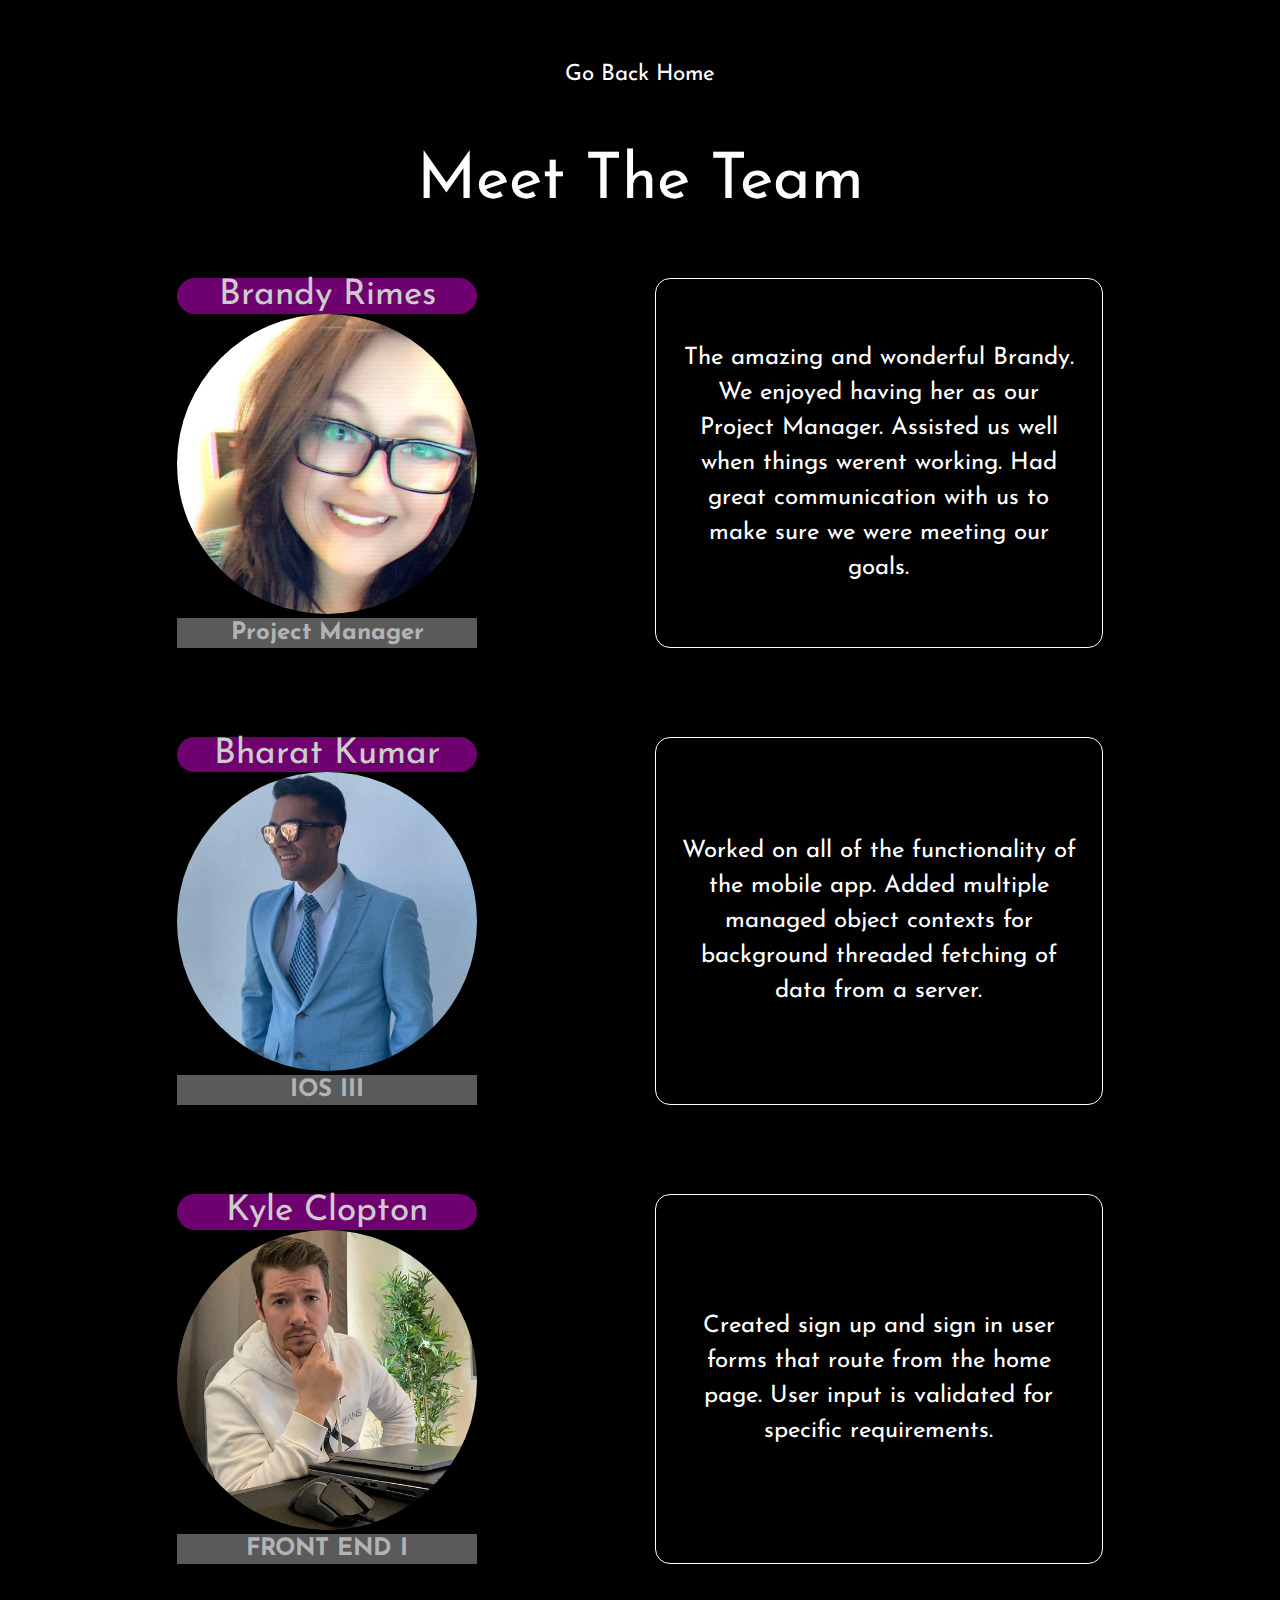
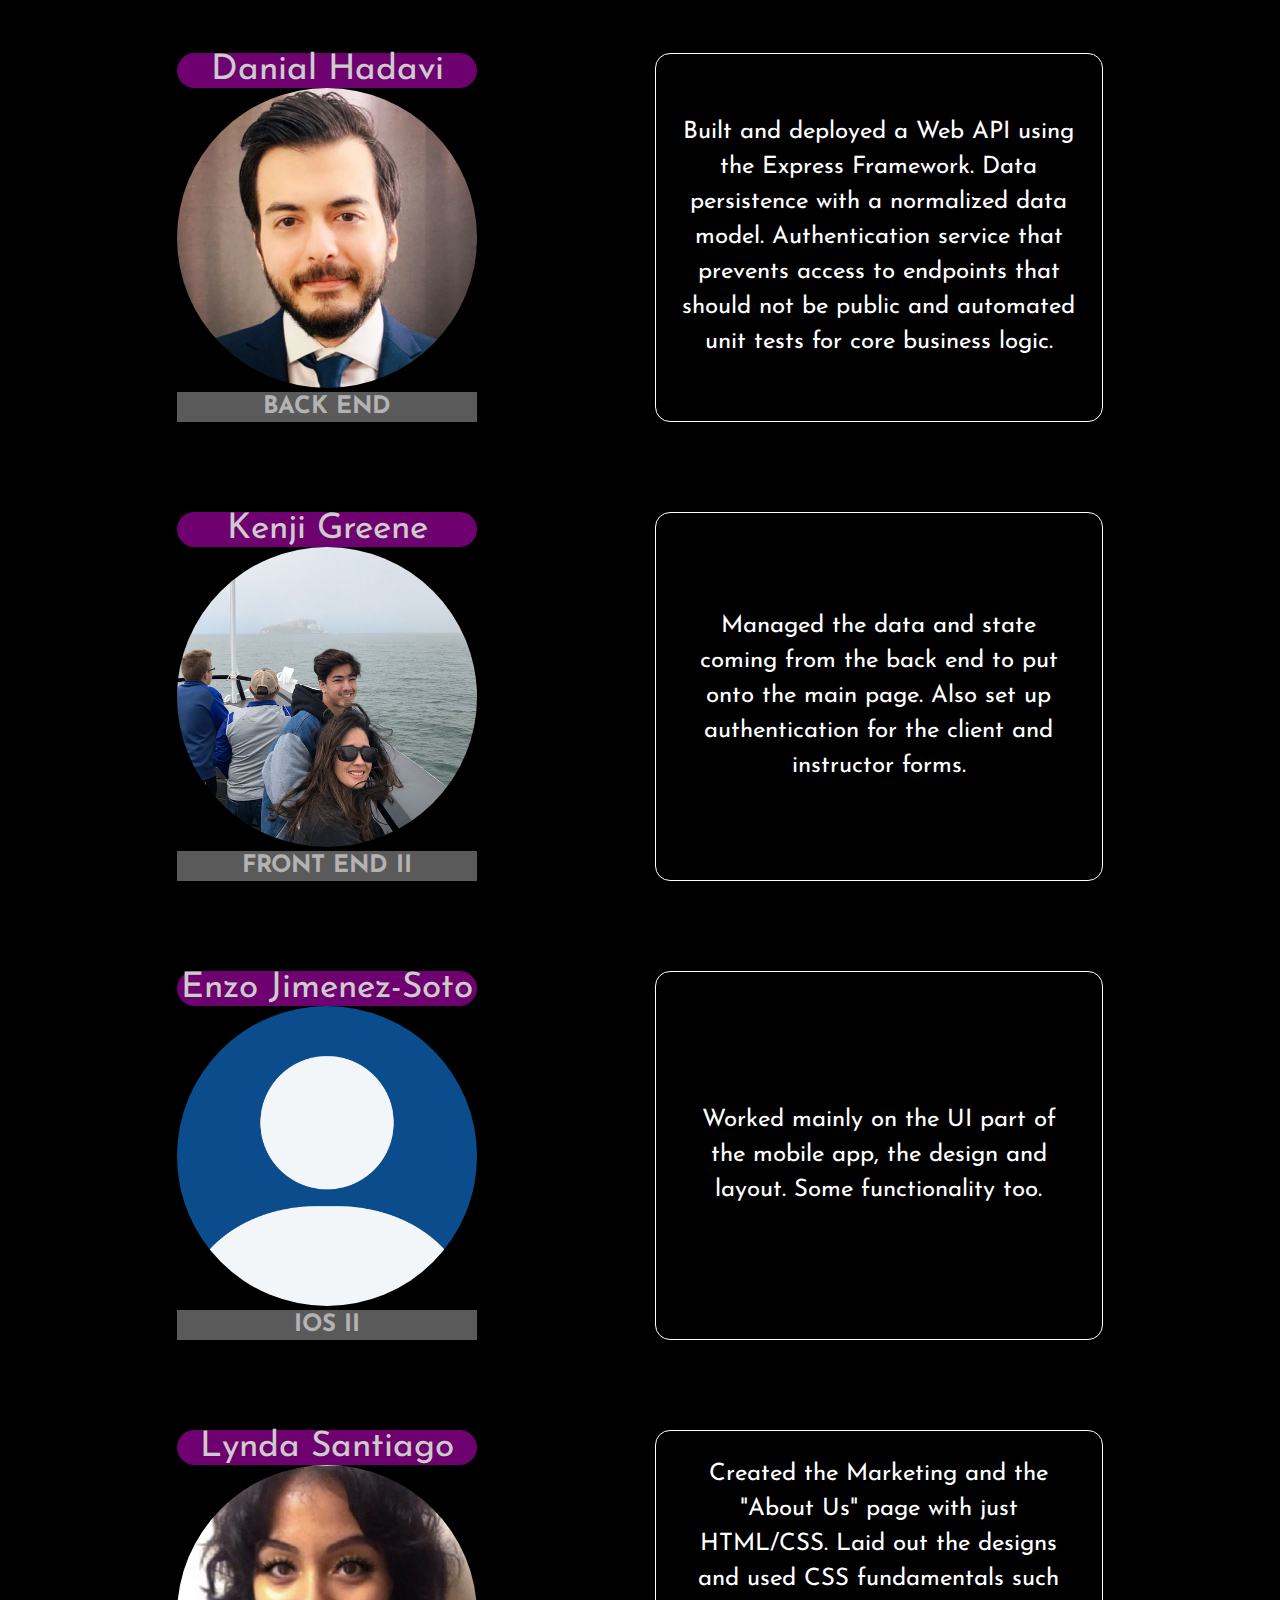
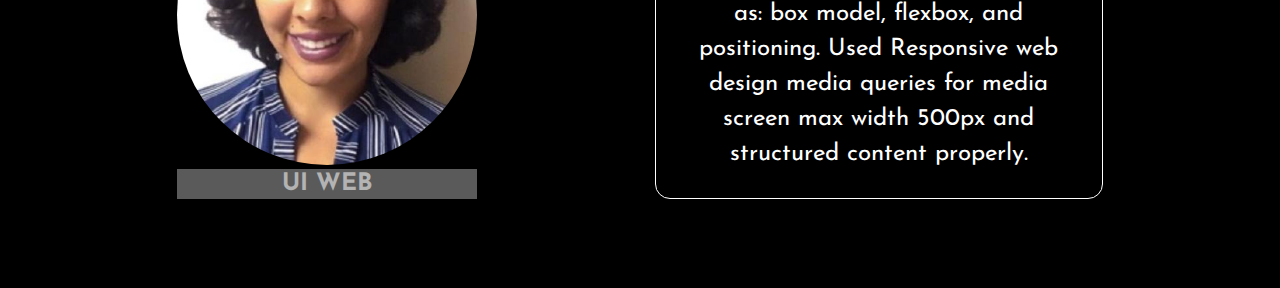
==== commit a8f0664d: "fixed issue with fixed image for media query" ====
--- a/about.html
+++ b/about.html
@@ -119,7 +119,7 @@
                                     </div>
                                 
                                         <p>Created the Marketing and the "About Us" page with just HTML/CSS. Laid out the designs and used CSS
-                                            fundamentals such as: box model, flexbox, and positioning. </p>
+                                            fundamentals such as: box model, flexbox, and positioning. Used Responsive web design media queries for media screen max width 500px and structured content properly. </p>
                         
                                     </div>
 
--- a/CSS/index.css
+++ b/CSS/index.css
@@ -146,7 +146,7 @@
 }
 @media (max-width: 500px) {
   nav a {
-    font-size: 1.7rem;
+    font-size: 1.3rem;
   }
 }
 nav img {
@@ -159,7 +159,7 @@
 }
 @media (max-width: 500px) {
   nav h1 {
-    font-size: 2.6rem;
+    font-size: 2rem;
   }
 }
 * {
@@ -180,6 +180,11 @@
   background-repeat: no-repeat;
   background-size: cover;
   background-attachment: fixed;
+}
+@media (max-width: 500px) {
+  #Container header {
+    background-attachment: scroll;
+  }
 }
 #Container header .heading {
   display: flex;
@@ -429,7 +434,7 @@
 }
 .body {
   background-color: black;
-  font-family: 'Josefin Sans', sans-serif;
+  font-family: 'Josefin Sans', Trebuchet MS;
 }
 .body .content-container {
   margin-top: 5%;
@@ -453,7 +458,7 @@
     display: flex;
     flex-direction: row;
     justify-content: center;
-    font-size: 2.9rem;
+    font-size: 2.6rem;
   }
 }
 .body .content-container .firstRow {
@@ -479,6 +484,7 @@
   display: flex;
   align-items: center;
   border: 1px solid white;
+  border-radius: 15px;
   padding: 2%;
 }
 .body .content-container .firstRow p:hover {
@@ -486,8 +492,9 @@
 }
 @media (max-width: 500px) {
   .body .content-container .firstRow p {
-    width: 95%;
-    font-size: 1.1rem;
+    width: 85%;
+    font-size: 1rem;
+    line-height: 25px;
   }
 }
 .body .content-container .firstRow h2 {
@@ -495,6 +502,7 @@
   text-align: center;
   background-color: darkmagenta;
   opacity: 0.8;
+  border-radius: 25px;
 }
 .body .content-container .firstRow h3 {
   font-size: 1.5rem;
@@ -537,14 +545,16 @@
   align-items: center;
   border: 1px solid white;
   padding: 2%;
+  border-radius: 15px;
 }
 .body .content-container .secondRow p:hover {
   color: lightblue;
 }
 @media (max-width: 500px) {
   .body .content-container .secondRow p {
-    width: 95%;
-    font-size: 1.1rem;
+    width: 93%;
+    font-size: 1rem;
+    line-height: 25px;
   }
 }
 .body .content-container .secondRow h2 {
@@ -552,6 +562,7 @@
   text-align: center;
   background-color: darkmagenta;
   opacity: 0.8;
+  border-radius: 25px;
 }
 .body .content-container .secondRow h3 {
   font-size: 1.5rem;
@@ -594,14 +605,16 @@
   align-items: center;
   border: 1px solid white;
   padding: 2%;
+  border-radius: 15px;
 }
 .body .content-container .thirdRow p:hover {
   color: lightblue;
 }
 @media (max-width: 500px) {
   .body .content-container .thirdRow p {
-    width: 95%;
-    font-size: 1.1rem;
+    width: 93%;
+    font-size: 1rem;
+    line-height: 25px;
   }
 }
 .body .content-container .thirdRow h2 {
@@ -609,6 +622,7 @@
   text-align: center;
   background-color: darkmagenta;
   opacity: 0.8;
+  border-radius: 25px;
 }
 .body .content-container .thirdRow h3 {
   font-size: 1.5rem;
@@ -651,14 +665,16 @@
   align-items: center;
   border: 1px solid white;
   padding: 2%;
+  border-radius: 15px;
 }
 .body .content-container .fourthRow p:hover {
   color: lightblue;
 }
 @media (max-width: 500px) {
   .body .content-container .fourthRow p {
-    width: 95%;
-    font-size: 1.1rem;
+    width: 93%;
+    font-size: 1rem;
+    line-height: 25px;
   }
 }
 .body .content-container .fourthRow h2 {
@@ -666,6 +682,7 @@
   text-align: center;
   background-color: darkmagenta;
   opacity: 0.8;
+  border-radius: 25px;
 }
 .body .content-container .fourthRow h3 {
   font-size: 1.5rem;
@@ -708,14 +725,16 @@
   align-items: center;
   border: 1px solid white;
   padding: 2%;
+  border-radius: 15px;
 }
 .body .content-container .fifthRow p:hover {
   color: lightblue;
 }
 @media (max-width: 500px) {
   .body .content-container .fifthRow p {
-    width: 95%;
-    font-size: 1.1rem;
+    width: 93%;
+    font-size: 1rem;
+    line-height: 25px;
   }
 }
 .body .content-container .fifthRow h2 {
@@ -723,6 +742,7 @@
   text-align: center;
   background-color: darkmagenta;
   opacity: 0.8;
+  border-radius: 25px;
 }
 .body .content-container .fifthRow h3 {
   font-size: 1.5rem;
@@ -765,14 +785,16 @@
   align-items: center;
   border: 1px solid white;
   padding: 2%;
+  border-radius: 15px;
 }
 .body .content-container .sixRow p:hover {
   color: lightblue;
 }
 @media (max-width: 500px) {
   .body .content-container .sixRow p {
-    width: 95%;
-    font-size: 1.1rem;
+    width: 93%;
+    font-size: 1rem;
+    line-height: 25px;
   }
 }
 .body .content-container .sixRow h2 {
@@ -780,6 +802,7 @@
   text-align: center;
   background-color: darkmagenta;
   opacity: 0.8;
+  border-radius: 25px;
 }
 .body .content-container .sixRow h3 {
   font-size: 1.5rem;
@@ -822,14 +845,16 @@
   align-items: center;
   border: 1px solid white;
   padding: 2%;
+  border-radius: 15px;
 }
 .body .content-container .sevenRow p:hover {
   color: lightblue;
 }
 @media (max-width: 500px) {
   .body .content-container .sevenRow p {
-    width: 95%;
-    font-size: 1.1rem;
+    width: 93%;
+    font-size: 1rem;
+    line-height: 25px;
   }
 }
 .body .content-container .sevenRow h2 {
@@ -837,6 +862,7 @@
   text-align: center;
   background-color: darkmagenta;
   opacity: 0.8;
+  border-radius: 25px;
 }
 .body .content-container .sevenRow h3 {
   font-size: 1.5rem;
